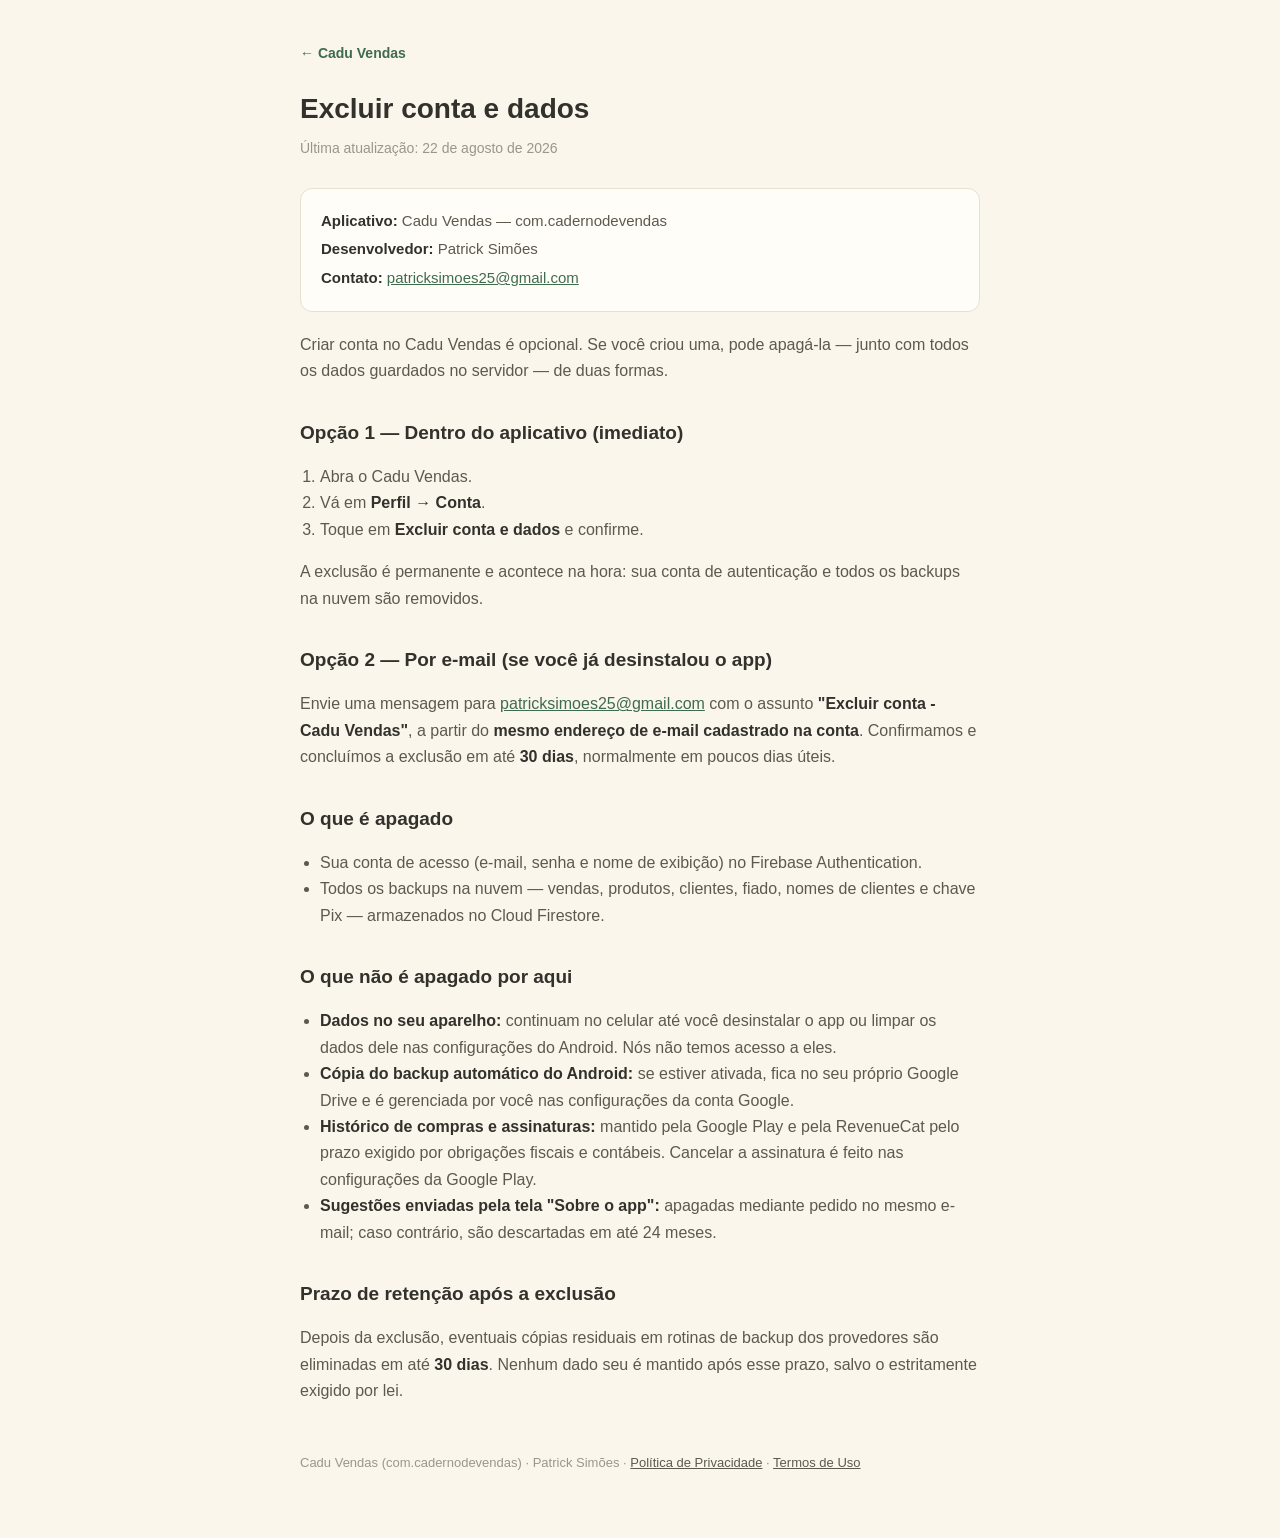
==== delete-account.html @ 7cb98b71 "fix(privacy): politica conforme a User Data policy da Play + pagina de exclusao de conta - privacy.h" ====
<!doctype html>
<html lang="pt-BR">
  <head>
    <meta charset="utf-8" />
    <meta name="viewport" content="width=device-width, initial-scale=1" />
    <title>Excluir conta e dados — Cadu Vendas (com.cadernodevendas)</title>
    <meta
      name="description"
      content="Como excluir sua conta e todos os dados do aplicativo Cadu Vendas (com.cadernodevendas)."
    />
    <style>
      :root {
        --paper: #faf6ec;
        --surface: #fffdf7;
        --ink: #33312b;
        --ink-soft: #5c594f;
        --ink-mute: #9a968a;
        --green: #3f6b4e;
        --border: #e7e1d2;
      }
      * { box-sizing: border-box; }
      body {
        margin: 0;
        font-family: -apple-system, "Segoe UI", Roboto, Helvetica, Arial, sans-serif;
        background: var(--paper);
        color: var(--ink);
        line-height: 1.65;
      }
      .wrap { max-width: 720px; margin: 0 auto; padding: 40px 20px 64px; }
      a.back { color: var(--green); text-decoration: none; font-weight: 600; font-size: 14px; }
      h1 { font-size: 28px; margin: 20px 0 4px; }
      .updated { color: var(--ink-mute); font-size: 14px; margin: 0 0 28px; }
      h2 { font-size: 19px; margin: 32px 0 8px; }
      p, li { color: var(--ink-soft); }
      strong { color: var(--ink); }
      ul, ol { padding-left: 20px; }
      a { color: var(--green); }
      .ident {
        background: var(--surface);
        border: 1px solid var(--border);
        border-radius: 12px;
        padding: 16px 20px;
        margin: 20px 0;
      }
      .ident p { margin: 4px 0; font-size: 15px; }
      footer { margin-top: 48px; color: var(--ink-mute); font-size: 13px; }
      footer a { color: var(--ink-soft); }
    </style>
  </head>
  <body>
    <div class="wrap">
      <a class="back" href="./index.html">← Cadu Vendas</a>
      <h1>Excluir conta e dados</h1>
      <p class="updated">Última atualização: 22 de agosto de 2026</p>

      <div class="ident">
        <p><strong>Aplicativo:</strong> Cadu Vendas — com.cadernodevendas</p>
        <p><strong>Desenvolvedor:</strong> Patrick Simões</p>
        <p>
          <strong>Contato:</strong>
          <a href="mailto:patricksimoes25@gmail.com">patricksimoes25@gmail.com</a>
        </p>
      </div>

      <p>
        Criar conta no Cadu Vendas é opcional. Se você criou uma, pode apagá-la — junto com todos os
        dados guardados no servidor — de duas formas.
      </p>

      <h2>Opção 1 — Dentro do aplicativo (imediato)</h2>
      <ol>
        <li>Abra o Cadu Vendas.</li>
        <li>Vá em <strong>Perfil → Conta</strong>.</li>
        <li>Toque em <strong>Excluir conta e dados</strong> e confirme.</li>
      </ol>
      <p>
        A exclusão é permanente e acontece na hora: sua conta de autenticação e todos os backups na
        nuvem são removidos.
      </p>

      <h2>Opção 2 — Por e-mail (se você já desinstalou o app)</h2>
      <p>
        Envie uma mensagem para
        <a href="mailto:patricksimoes25@gmail.com?subject=Excluir%20conta%20-%20Cadu%20Vendas">patricksimoes25@gmail.com</a>
        com o assunto <strong>"Excluir conta - Cadu Vendas"</strong>, a partir do
        <strong>mesmo endereço de e-mail cadastrado na conta</strong>. Confirmamos e concluímos a
        exclusão em até <strong>30 dias</strong>, normalmente em poucos dias úteis.
      </p>

      <h2>O que é apagado</h2>
      <ul>
        <li>Sua conta de acesso (e-mail, senha e nome de exibição) no Firebase Authentication.</li>
        <li>
          Todos os backups na nuvem — vendas, produtos, clientes, fiado, nomes de clientes e chave
          Pix — armazenados no Cloud Firestore.
        </li>
      </ul>

      <h2>O que não é apagado por aqui</h2>
      <ul>
        <li>
          <strong>Dados no seu aparelho:</strong> continuam no celular até você desinstalar o app ou
          limpar os dados dele nas configurações do Android. Nós não temos acesso a eles.
        </li>
        <li>
          <strong>Cópia do backup automático do Android:</strong> se estiver ativada, fica no seu
          próprio Google Drive e é gerenciada por você nas configurações da conta Google.
        </li>
        <li>
          <strong>Histórico de compras e assinaturas:</strong> mantido pela Google Play e pela
          RevenueCat pelo prazo exigido por obrigações fiscais e contábeis. Cancelar a assinatura é
          feito nas configurações da Google Play.
        </li>
        <li>
          <strong>Sugestões enviadas pela tela "Sobre o app":</strong> apagadas mediante pedido no
          mesmo e-mail; caso contrário, são descartadas em até 24 meses.
        </li>
      </ul>

      <h2>Prazo de retenção após a exclusão</h2>
      <p>
        Depois da exclusão, eventuais cópias residuais em rotinas de backup dos provedores são
        eliminadas em até <strong>30 dias</strong>. Nenhum dado seu é mantido após esse prazo, salvo
        o estritamente exigido por lei.
      </p>

      <footer>
        Cadu Vendas (com.cadernodevendas) · Patrick Simões ·
        <a href="./privacy.html">Política de Privacidade</a> ·
        <a href="./terms.html">Termos de Uso</a>
      </footer>
    </div>
  </body>
</html>
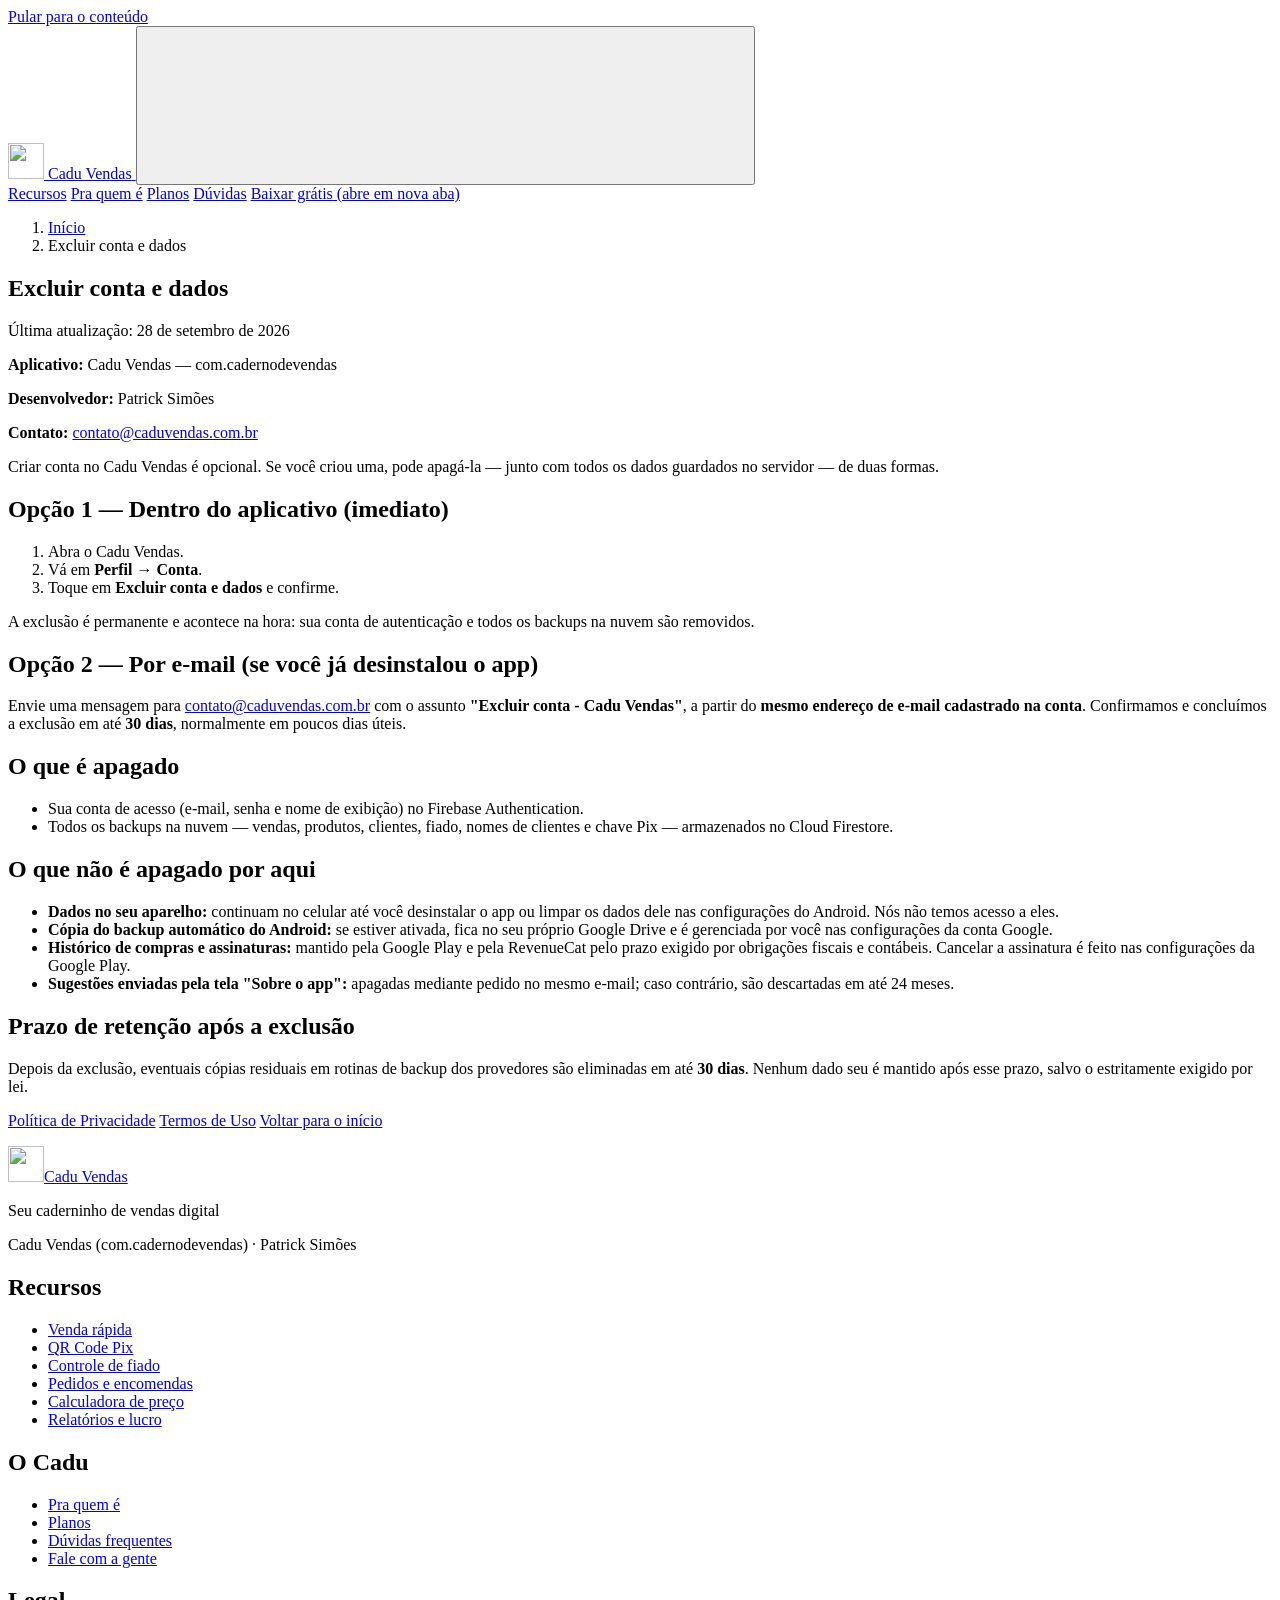
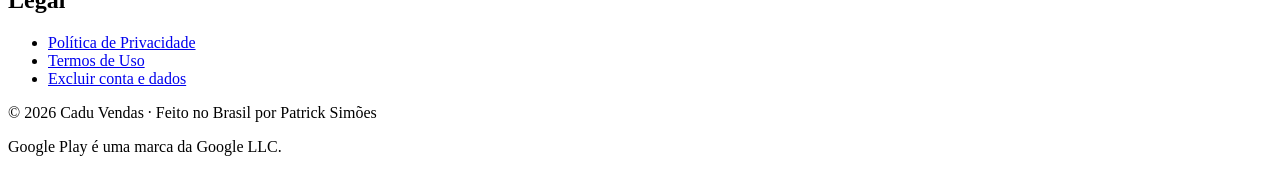
==== commit 3522a69b: "site: páginas legais no layout novo e contato@caduvendas.com.br Texto da política, dos termos e da e" ====
--- a/delete-account.html
+++ b/delete-account.html
@@ -1,134 +1,271 @@
 <!doctype html>
 <html lang="pt-BR">
-  <head>
-    <meta charset="utf-8" />
-    <meta name="viewport" content="width=device-width, initial-scale=1" />
-    <title>Excluir conta e dados — Cadu Vendas (com.cadernodevendas)</title>
-    <meta
-      name="description"
-      content="Como excluir sua conta e todos os dados do aplicativo Cadu Vendas (com.cadernodevendas)."
-    />
-    <style>
-      :root {
-        --paper: #faf6ec;
-        --surface: #fffdf7;
-        --ink: #33312b;
-        --ink-soft: #5c594f;
-        --ink-mute: #9a968a;
-        --green: #3f6b4e;
-        --border: #e7e1d2;
+<head>
+  <meta charset="utf-8">
+  <meta name="viewport" content="width=device-width, initial-scale=1">
+  <title>Excluir conta e dados — Cadu Vendas (com.cadernodevendas)</title>
+  <meta name="description" content="Como excluir sua conta e todos os dados do aplicativo Cadu Vendas (com.cadernodevendas).">
+  <link rel="canonical" href="https://caduvendas.com.br/delete-account.html">
+  <meta name="robots" content="index, follow">
+  <meta name="theme-color" content="#1f4029">
+  <meta name="color-scheme" content="light">
+  <meta name="format-detection" content="telephone=no">
+
+  <link rel="icon" href="favicon.svg" type="image/svg+xml">
+  <link rel="apple-touch-icon" href="apple-touch-icon.png">
+  <link rel="manifest" href="site.webmanifest">
+
+  <meta property="og:type" content="website">
+  <meta property="og:site_name" content="Cadu Vendas">
+  <meta property="og:locale" content="pt_BR">
+  <meta property="og:url" content="https://caduvendas.com.br/delete-account.html">
+  <meta property="og:title" content="Excluir conta e dados — Cadu Vendas">
+  <meta property="og:description" content="Como excluir sua conta e todos os dados do aplicativo Cadu Vendas.">
+  <meta property="og:image" content="https://caduvendas.com.br/assets/img/og/cadu-vendas.png">
+  <meta property="og:image:width" content="1200">
+  <meta property="og:image:height" content="627">
+  <meta name="twitter:card" content="summary_large_image">
+
+  <link rel="preload" href="assets/fonts/fraunces-latin-wght-normal.woff2" as="font" type="font/woff2" crossorigin>
+  <link rel="preload" href="assets/fonts/dm-sans-latin-wght-normal.woff2" as="font" type="font/woff2" crossorigin>
+  <link rel="stylesheet" href="assets/css/site.css?v=2">
+  <script src="assets/js/site.js?v=1" defer></script>
+
+  <script type="application/ld+json">
+  {
+    "@context": "https://schema.org",
+    "@graph": [
+      {
+        "@type": "WebPage",
+        "@id": "https://caduvendas.com.br/delete-account.html#pagina",
+        "url": "https://caduvendas.com.br/delete-account.html",
+        "name": "Excluir conta e dados — Cadu Vendas (com.cadernodevendas)",
+        "inLanguage": "pt-BR",
+        "dateModified": "2026-09-28",
+        "isPartOf": { "@type": "WebSite", "@id": "https://caduvendas.com.br/#site", "name": "Cadu Vendas", "url": "https://caduvendas.com.br/" },
+        "breadcrumb": { "@id": "https://caduvendas.com.br/delete-account.html#trilha" }
+      },
+      {
+        "@type": "BreadcrumbList",
+        "@id": "https://caduvendas.com.br/delete-account.html#trilha",
+        "itemListElement": [
+          { "@type": "ListItem", "position": 1, "name": "Início", "item": "https://caduvendas.com.br/" },
+          { "@type": "ListItem", "position": 2, "name": "Excluir conta e dados", "item": "https://caduvendas.com.br/delete-account.html" }
+        ]
       }
-      * { box-sizing: border-box; }
-      body {
-        margin: 0;
-        font-family: -apple-system, "Segoe UI", Roboto, Helvetica, Arial, sans-serif;
-        background: var(--paper);
-        color: var(--ink);
-        line-height: 1.65;
-      }
-      .wrap { max-width: 720px; margin: 0 auto; padding: 40px 20px 64px; }
-      a.back { color: var(--green); text-decoration: none; font-weight: 600; font-size: 14px; }
-      h1 { font-size: 28px; margin: 20px 0 4px; }
-      .updated { color: var(--ink-mute); font-size: 14px; margin: 0 0 28px; }
-      h2 { font-size: 19px; margin: 32px 0 8px; }
-      p, li { color: var(--ink-soft); }
-      strong { color: var(--ink); }
-      ul, ol { padding-left: 20px; }
-      a { color: var(--green); }
-      .ident {
-        background: var(--surface);
-        border: 1px solid var(--border);
-        border-radius: 12px;
-        padding: 16px 20px;
-        margin: 20px 0;
-      }
-      .ident p { margin: 4px 0; font-size: 15px; }
-      footer { margin-top: 48px; color: var(--ink-mute); font-size: 13px; }
-      footer a { color: var(--ink-soft); }
-    </style>
-  </head>
-  <body>
+    ]
+  }
+  </script>
+</head>
+<body>
+  <!-- ícones do site e dos mockups — o mesmo bloco em todas as páginas -->
+  <svg xmlns="http://www.w3.org/2000/svg" width="0" height="0" style="position:absolute" aria-hidden="true">
+    <symbol id="ic-home" viewBox="0 0 24 24"><path d="M3 10.5 12 3l9 7.5" fill="none" stroke-width="1.9" stroke-linecap="round" stroke-linejoin="round"/><path d="M5.5 9.5V20h13V9.5" fill="none" stroke-width="1.9" stroke-linecap="round" stroke-linejoin="round"/><path d="M10 20v-5.5h4V20" fill="none" stroke-width="1.9" stroke-linecap="round" stroke-linejoin="round"/></symbol>
+    <symbol id="ic-orders" viewBox="0 0 24 24"><path d="M4 7.5 12 3l8 4.5v9L12 21l-8-4.5z" fill="none" stroke-width="1.9" stroke-linejoin="round"/><path d="M4 7.5 12 12l8-4.5M12 12v9" fill="none" stroke-width="1.9" stroke-linejoin="round"/></symbol>
+    <symbol id="ic-catalog" viewBox="0 0 24 24"><path d="M3.5 12.5 11 20a2 2 0 0 0 2.8 0l6.2-6.2a2 2 0 0 0 0-2.8L12.5 3.5H6a2.5 2.5 0 0 0-2.5 2.5z" fill="none" stroke-width="1.9" stroke-linejoin="round"/><circle cx="8.3" cy="8.3" r="1.4" fill="currentColor" stroke="none"/></symbol>
+    <symbol id="ic-reports" viewBox="0 0 24 24"><path d="M4 20h16" stroke-width="1.9" stroke-linecap="round"/><path d="M7 20v-6M12 20V9M17 20V4.5" stroke-width="1.9" stroke-linecap="round"/></symbol>
+    <symbol id="ic-profile" viewBox="0 0 24 24"><circle cx="12" cy="8" r="3.6" fill="none" stroke-width="1.9"/><path d="M5 20c1.2-3.4 3.9-5 7-5s5.8 1.6 7 5" fill="none" stroke-width="1.9" stroke-linecap="round"/></symbol>
+    <symbol id="ic-eye" viewBox="0 0 24 24"><path d="M2.5 12S6 5.8 12 5.8 21.5 12 21.5 12 18 18.2 12 18.2 2.5 12 2.5 12z" fill="none" stroke-width="1.8"/><circle cx="12" cy="12" r="2.8" fill="none" stroke-width="1.8"/></symbol>
+    <symbol id="ic-bag" viewBox="0 0 24 24"><path d="M5.5 8h13l-1 12.5h-11z" fill="none" stroke-width="1.8" stroke-linejoin="round"/><path d="M9 10.5V6.5a3 3 0 0 1 6 0v4" fill="none" stroke-width="1.8" stroke-linecap="round"/></symbol>
+    <symbol id="ic-cash" viewBox="0 0 24 24"><rect x="2.5" y="6" width="19" height="12" rx="2" fill="none" stroke-width="1.8"/><circle cx="12" cy="12" r="2.8" fill="none" stroke-width="1.8"/><path d="M6 12h.01M18 12h.01" stroke-width="2.2" stroke-linecap="round"/></symbol>
+    <symbol id="ic-pix" viewBox="0 0 24 24"><path d="M12 2.8 21.2 12 12 21.2 2.8 12z" fill="none" stroke-width="1.8" stroke-linejoin="round"/><path d="M8.5 12 12 8.5l3.5 3.5L12 15.5z" fill="none" stroke-width="1.6" stroke-linejoin="round"/></symbol>
+    <symbol id="ic-card" viewBox="0 0 24 24"><rect x="2.5" y="5.5" width="19" height="13" rx="2.2" fill="none" stroke-width="1.8"/><path d="M2.5 9.8h19" stroke-width="1.8"/><path d="M6 15h4" stroke-width="1.8" stroke-linecap="round"/></symbol>
+    <symbol id="ic-fiado" viewBox="0 0 24 24"><path d="M12 6.5v-3M8 5l1.2 1.8M16 5l-1.2 1.8" stroke-width="1.7" stroke-linecap="round"/><path d="M4 13.5c2.5-2 4.5-2 6.5-.5h3a1.4 1.4 0 0 1 0 2.8h-3.4" fill="none" stroke-width="1.7" stroke-linecap="round" stroke-linejoin="round"/><path d="M13 17.5h4.2c1.9-1 2.8-2.4 3.3-3.8" fill="none" stroke-width="1.7" stroke-linecap="round"/></symbol>
+    <symbol id="ic-check" viewBox="0 0 24 24"><path d="M4.5 12.5 10 18 19.5 6.5" fill="none" stroke-width="2.2" stroke-linecap="round" stroke-linejoin="round"/></symbol>
+    <symbol id="ic-fwd" viewBox="0 0 24 24"><path d="M9 5.5 15.5 12 9 18.5" fill="none" stroke-width="2" stroke-linecap="round" stroke-linejoin="round"/></symbol>
+    <symbol id="ic-back" viewBox="0 0 24 24"><path d="M15 5.5 8.5 12 15 18.5" fill="none" stroke-width="2" stroke-linecap="round" stroke-linejoin="round"/></symbol>
+    <symbol id="ic-clock" viewBox="0 0 24 24"><circle cx="12" cy="12" r="8.5" fill="none" stroke-width="1.8"/><path d="M12 7.5V12l3 2" fill="none" stroke-width="1.8" stroke-linecap="round"/></symbol>
+    <symbol id="ic-share" viewBox="0 0 24 24"><circle cx="6" cy="12" r="2.6" fill="none" stroke-width="1.8"/><circle cx="17.5" cy="5.5" r="2.6" fill="none" stroke-width="1.8"/><circle cx="17.5" cy="18.5" r="2.6" fill="none" stroke-width="1.8"/><path d="m8.4 10.8 6.8-4M8.4 13.2l6.8 4" stroke-width="1.8"/></symbol>
+    <symbol id="ic-trophy" viewBox="0 0 24 24"><path d="M8 4h8v5a4 4 0 0 1-8 0z" fill="none" stroke-width="1.8" stroke-linejoin="round"/><path d="M8 5.5H4.5v1A3.5 3.5 0 0 0 8 10M16 5.5h3.5v1A3.5 3.5 0 0 1 16 10" fill="none" stroke-width="1.8"/><path d="M12 13v3.5M8.5 20h7M12 16.5c-1.4 0-2 1.2-2.4 3.5h4.8c-.4-2.3-1-3.5-2.4-3.5z" fill="none" stroke-width="1.8" stroke-linejoin="round"/></symbol>
+    <symbol id="ic-whats" viewBox="0 0 24 24"><path d="M12 3.5a8.5 8.5 0 0 0-7.3 12.8L3.5 20.5l4.3-1.1A8.5 8.5 0 1 0 12 3.5z" fill="none" stroke-width="1.8" stroke-linejoin="round"/><path d="M9 8.8c-.4 2.5 3.7 6.6 6.2 6.2l.4-1.7-2-.9-.9.7c-1-.5-1.6-1.1-2-2l.7-.9-.9-2z" fill="currentColor" stroke="none"/></symbol>
+    <symbol id="ic-arrowup" viewBox="0 0 24 24"><path d="M12 19V5.5M6.5 11 12 5.5 17.5 11" fill="none" stroke-width="2.1" stroke-linecap="round" stroke-linejoin="round"/></symbol>
+    <symbol id="ic-cart" viewBox="0 0 24 24"><path d="M3 4h2.2l2.3 11.5h10.6L21 7.5H6" fill="none" stroke-width="1.9" stroke-linecap="round" stroke-linejoin="round"/><circle cx="9.5" cy="19.5" r="1.6" fill="currentColor" stroke="none"/><circle cx="16.5" cy="19.5" r="1.6" fill="currentColor" stroke="none"/></symbol>
+    <symbol id="ic-close" viewBox="0 0 24 24"><path d="M6 6l12 12M18 6 6 18" stroke-width="2.1" stroke-linecap="round"/></symbol>
+    <symbol id="ic-lock" viewBox="0 0 24 24"><rect x="5" y="10.5" width="14" height="10" rx="2.2" fill="none" stroke-width="1.9"/><path d="M8.5 10.5V7.5a3.5 3.5 0 0 1 7 0v3" fill="none" stroke-width="1.9" stroke-linecap="round"/></symbol>
+    <symbol id="sb" viewBox="0 0 42 15"><path d="M1 8.5h2v3H1zM4.5 6.5h2v5h-2zM8 4.5h2v7H8zM11.5 2.5h2v9h-2z" fill="currentColor" stroke="none"/><path d="M20.5 5.2a7.4 7.4 0 0 0-9 0l1.2 1.5a5.5 5.5 0 0 1 6.6 0zM19 7.6a4.4 4.4 0 0 0-6 0l1.2 1.5a2.5 2.5 0 0 1 3.6 0zM16 10.4l1-1.2a1.6 1.6 0 0 0-2 0z" fill="currentColor" stroke="none"/><rect x="24" y="3.5" width="16" height="8" rx="2.4" fill="none" stroke="currentColor" stroke-width="1.4"/><rect x="25.5" y="5" width="10" height="5" rx="1.2" fill="currentColor" stroke="none"/><path d="M41 6v3" stroke="currentColor" stroke-width="1.6" stroke-linecap="round"/></symbol>
+    <symbol id="star4" viewBox="0 0 40 40"><path d="M20 0l4.5 15.5L40 20l-15.5 4.5L20 40l-4.5-15.5L0 20l15.5-4.5z" fill="currentColor" stroke="none"/></symbol>
+    <symbol id="i-play" viewBox="0 0 24 24"><path d="M7 4.2 19.5 12 7 19.8z" fill="currentColor" stroke="none"/></symbol>
+    <symbol id="i-arrow" viewBox="0 0 24 24"><path d="M4.5 12h14.5M13.5 6.5 19 12l-5.5 5.5" fill="none" stroke-width="2" stroke-linecap="round" stroke-linejoin="round"/></symbol>
+    <symbol id="i-menu" viewBox="0 0 24 24"><path d="M4 7h16M4 12h16M4 17h16" stroke-width="2" stroke-linecap="round"/></symbol>
+    <symbol id="i-cake" viewBox="0 0 24 24"><g fill="none" stroke-width="1.9" stroke-linecap="round" stroke-linejoin="round"><path d="M4 20.5h16"/><path d="M5.5 20.5v-7a2 2 0 0 1 2-2h9a2 2 0 0 1 2 2v7"/><path d="M5.5 15.5c1.1.9 2.2.9 3.3 0s2.2-.9 3.2 0 2.2.9 3.2 0 2.2-.9 3.3 0"/><path d="M12 11.5V8"/><path d="M12 5.8c.9-.8 1.1-1.6 0-2.8-1.1 1.2-.9 2 0 2.8z"/></g></symbol>
+    <symbol id="i-scissors" viewBox="0 0 24 24"><g fill="none" stroke-width="1.9" stroke-linecap="round" stroke-linejoin="round"><circle cx="6" cy="6.5" r="2.8"/><circle cx="6" cy="17.5" r="2.8"/><path d="M20 4.5 8.2 15.8M14.3 13.7 20 19.5M8.2 8.2 11.5 11.5"/></g></symbol>
+    <symbol id="i-wrench" viewBox="0 0 24 24"><path d="M14.8 6.2a4.4 4.4 0 0 0-5.9 5.5L3.8 16.8a2 2 0 0 0 2.8 2.8l5.1-5.1a4.4 4.4 0 0 0 5.5-5.9l-2.7 2.7-2.4-.4-.4-2.4z" fill="none" stroke-width="1.9" stroke-linejoin="round"/></symbol>
+    <symbol id="i-offline" viewBox="0 0 24 24"><g fill="none" stroke-width="1.9" stroke-linecap="round" stroke-linejoin="round"><path d="M3 3l18 18"/><path d="M8.8 16.3a4.6 4.6 0 0 1 6.4 0"/><path d="M5.3 12.8a9.5 9.5 0 0 1 4.3-2.4"/><path d="M18.7 12.8a9.5 9.5 0 0 0-1.9-1.4"/><path d="M2 9.2a14.4 14.4 0 0 1 3.8-2.5"/><path d="M22 9.2A14.4 14.4 0 0 0 10.8 5.5"/></g><circle cx="12" cy="19.6" r="1.3" fill="currentColor" stroke="none"/></symbol>
+    <symbol id="i-cloud" viewBox="0 0 24 24"><path d="M17.5 19H7.8a5.3 5.3 0 1 1 1.5-10.4A6.3 6.3 0 0 1 21 11.3 3.9 3.9 0 0 1 17.5 19z" fill="none" stroke-width="1.9" stroke-linejoin="round"/></symbol>
+    <symbol id="i-heart" viewBox="0 0 24 24"><path d="M12 20s-7.8-4.7-7.8-10.3A4.3 4.3 0 0 1 12 7.2a4.3 4.3 0 0 1 7.8 2.5C19.8 15.3 12 20 12 20z" fill="none" stroke-width="1.9" stroke-linejoin="round"/></symbol>
+    <symbol id="i-image" viewBox="0 0 24 24"><g fill="none" stroke-width="1.9" stroke-linecap="round" stroke-linejoin="round"><rect x="3.5" y="4.5" width="17" height="15" rx="2.5"/><circle cx="9" cy="10" r="1.8"/><path d="m20.5 16-4.5-4.5L6 19.5"/></g></symbol>
+    <symbol id="i-receipt" viewBox="0 0 24 24"><g fill="none" stroke-width="1.9" stroke-linecap="round" stroke-linejoin="round"><path d="M6 3.5h12v17l-2.4-1.5-2 1.5-1.6-1.5-1.6 1.5-2-1.5L6 20.5z"/><path d="M9 8h6M9 11.5h6M9 15h3.5"/></g></symbol>
+    <symbol id="i-bell" viewBox="0 0 24 24"><g fill="none" stroke-width="1.9" stroke-linecap="round" stroke-linejoin="round"><path d="M6 16.5V11a6 6 0 0 1 12 0v5.5l1.5 2h-15z"/><path d="M10 21h4"/></g></symbol>
+    <symbol id="i-calendar" viewBox="0 0 24 24"><g fill="none" stroke-width="1.9" stroke-linecap="round" stroke-linejoin="round"><rect x="3.5" y="5" width="17" height="15.5" rx="2.5"/><path d="M3.5 10h17M8 3v4M16 3v4"/></g></symbol>
+    <symbol id="i-repeat" viewBox="0 0 24 24"><g fill="none" stroke-width="1.9" stroke-linecap="round" stroke-linejoin="round"><path d="M17 2.5 20.5 6 17 9.5"/><path d="M3.5 11.5V10a4 4 0 0 1 4-4h13"/><path d="M7 21.5 3.5 18 7 14.5"/><path d="M20.5 12.5V14a4 4 0 0 1-4 4h-13"/></g></symbol>
+    <symbol id="i-users" viewBox="0 0 24 24"><g fill="none" stroke-width="1.9" stroke-linecap="round" stroke-linejoin="round"><circle cx="9" cy="8" r="3.5"/><path d="M2.5 20c.9-3.3 3.4-5 6.5-5s5.6 1.7 6.5 5"/><path d="M16 4.8a3.5 3.5 0 0 1 0 6.4M18.5 15.3c1.4.8 2.4 2.4 3 4.7"/></g></symbol>
+    <symbol id="i-sync" viewBox="0 0 24 24"><g fill="none" stroke-width="1.9" stroke-linecap="round" stroke-linejoin="round"><path d="M20 11a8 8 0 0 0-14.3-4.9L4 8"/><path d="M4 3.5V8h4.5"/><path d="M4 13a8 8 0 0 0 14.3 4.9L20 16"/><path d="M20 20.5V16h-4.5"/></g></symbol>
+    <symbol id="i-calc" viewBox="0 0 24 24"><g fill="none" stroke-width="1.9" stroke-linecap="round" stroke-linejoin="round"><rect x="5" y="2.5" width="14" height="19" rx="2.5"/><path d="M8.5 6.5h7v3h-7z"/></g><path d="M8.7 13.2h.01M12 13.2h.01M15.3 13.2h.01M8.7 16.8h.01M12 16.8h.01M15.3 16.8h.01" fill="none" stroke-width="2.4" stroke-linecap="round"/></symbol>
+    <symbol id="i-qr" viewBox="0 0 24 24"><g fill="none" stroke-width="1.9" stroke-linecap="round" stroke-linejoin="round"><rect x="3.5" y="3.5" width="6" height="6" rx="1"/><rect x="14.5" y="3.5" width="6" height="6" rx="1"/><rect x="3.5" y="14.5" width="6" height="6" rx="1"/><path d="M14.5 14.5h2.5v2.5M20.5 14.5v.01M14.5 20.5h.01M17.5 17.5h3v3h-3z"/></g></symbol>
+    <symbol id="i-percent" viewBox="0 0 24 24"><g fill="none" stroke-width="1.9" stroke-linecap="round" stroke-linejoin="round"><path d="M19 5 5 19"/><circle cx="6.5" cy="6.5" r="2.5"/><circle cx="17.5" cy="17.5" r="2.5"/></g></symbol>
+    <symbol id="i-mail" viewBox="0 0 24 24"><g fill="none" stroke-width="1.9" stroke-linecap="round" stroke-linejoin="round"><rect x="3" y="5" width="18" height="14" rx="2.5"/><path d="m3.5 6.5 8.5 6.5 8.5-6.5"/></g></symbol>
+    <symbol id="i-download" viewBox="0 0 24 24"><g fill="none" stroke-width="1.9" stroke-linecap="round" stroke-linejoin="round"><path d="M12 3.5v11.5M7 10l5 5 5-5"/><path d="M4.5 20h15"/></g></symbol>
+    <symbol id="i-box-edit" viewBox="0 0 24 24"><g fill="none" stroke-width="1.9" stroke-linecap="round" stroke-linejoin="round"><path d="M4 20.5h4L19 9.5a2.8 2.8 0 0 0-4-4L4 16.5z"/><path d="M13.5 7 17 10.5"/></g></symbol>
+    <symbol id="i-tap" viewBox="0 0 24 24"><g fill="none" stroke-width="1.9" stroke-linecap="round" stroke-linejoin="round"><path d="M9 11.5V5a1.8 1.8 0 0 1 3.6 0v5.5"/><path d="M12.6 10V8.8a1.8 1.8 0 0 1 3.6 0v2"/><path d="M16.2 10.8a1.8 1.8 0 0 1 3.3 1V15a6.5 6.5 0 0 1-6.5 6.5h-.6a6.5 6.5 0 0 1-5.2-2.6L4 14.6a1.8 1.8 0 0 1 2.7-2.3L9 14.5"/></g></symbol>
+  </svg>
+
+  <a class="skip-link" href="#conteudo">Pular para o conteúdo</a>
+
+  <header class="site-header">
+    <div class="wrap site-header__in">
+      <a class="brand" href="./" aria-label="Cadu Vendas — página inicial">
+        <img src="favicon.svg" alt="" width="36" height="36">
+        <span>Cadu Vendas</span>
+      </a>
+      <button class="nav-toggle" type="button" aria-expanded="false" aria-controls="menu" aria-label="Abrir menu">
+        <svg class="i i-open" aria-hidden="true"><use href="#i-menu"/></svg>
+        <svg class="i i-close" aria-hidden="true"><use href="#ic-close"/></svg>
+      </button>
+      <nav class="nav" id="menu" aria-label="Principal" data-open="false">
+        <a href="./#recursos">Recursos</a>
+        <a href="./#pra-quem-e">Pra quem é</a>
+        <a href="./#planos">Planos</a>
+        <a href="./#duvidas">Dúvidas</a>
+        <a class="btn" href="https://play.google.com/store/apps/details?id=com.cadernodevendas&amp;referrer=utm_source%3Dcaduvendas.com.br%26utm_medium%3Dsite%26utm_campaign%3Dexcluir-conta" target="_blank" rel="noopener">Baixar grátis<span class="sr-only"> (abre em nova aba)</span></a>
+      </nav>
+    </div>
+  </header>
+
+  <main id="conteudo">
+    <section class="legal-hero bg-green" aria-labelledby="titulo">
+      <div class="wrap prose">
+        <nav aria-label="Trilha de navegação">
+          <ol class="breadcrumb"><li><a href="./">Início</a></li><li><span aria-current="page">Excluir conta e dados</span></li></ol>
+        </nav>
+        <h1 id="titulo" class="h1">Excluir conta e dados</h1>
+        <p class="updated">Última atualização: 28 de setembro de 2026</p>
+      </div>
+    </section>
+
+    <article class="legal">
+      <div class="wrap prose">
+        <div class="ident">
+          <p><strong>Aplicativo:</strong> Cadu Vendas — com.cadernodevendas</p>
+          <p><strong>Desenvolvedor:</strong> Patrick Simões</p>
+          <p>
+            <strong>Contato:</strong>
+            <a href="mailto:contato@caduvendas.com.br">contato@caduvendas.com.br</a>
+          </p>
+        </div>
+
+        <p>
+          Criar conta no Cadu Vendas é opcional. Se você criou uma, pode apagá-la — junto com todos os
+          dados guardados no servidor — de duas formas.
+        </p>
+
+        <h2>Opção 1 — Dentro do aplicativo (imediato)</h2>
+        <ol>
+          <li>Abra o Cadu Vendas.</li>
+          <li>Vá em <strong>Perfil → Conta</strong>.</li>
+          <li>Toque em <strong>Excluir conta e dados</strong> e confirme.</li>
+        </ol>
+        <p>
+          A exclusão é permanente e acontece na hora: sua conta de autenticação e todos os backups na
+          nuvem são removidos.
+        </p>
+
+        <h2>Opção 2 — Por e-mail (se você já desinstalou o app)</h2>
+        <p>
+          Envie uma mensagem para
+          <a href="mailto:contato@caduvendas.com.br?subject=Excluir%20conta%20-%20Cadu%20Vendas">contato@caduvendas.com.br</a>
+          com o assunto <strong>"Excluir conta - Cadu Vendas"</strong>, a partir do
+          <strong>mesmo endereço de e-mail cadastrado na conta</strong>. Confirmamos e concluímos a
+          exclusão em até <strong>30 dias</strong>, normalmente em poucos dias úteis.
+        </p>
+
+        <h2>O que é apagado</h2>
+        <ul>
+          <li>Sua conta de acesso (e-mail, senha e nome de exibição) no Firebase Authentication.</li>
+          <li>
+            Todos os backups na nuvem — vendas, produtos, clientes, fiado, nomes de clientes e chave
+            Pix — armazenados no Cloud Firestore.
+          </li>
+        </ul>
+
+        <h2>O que não é apagado por aqui</h2>
+        <ul>
+          <li>
+            <strong>Dados no seu aparelho:</strong> continuam no celular até você desinstalar o app ou
+            limpar os dados dele nas configurações do Android. Nós não temos acesso a eles.
+          </li>
+          <li>
+            <strong>Cópia do backup automático do Android:</strong> se estiver ativada, fica no seu
+            próprio Google Drive e é gerenciada por você nas configurações da conta Google.
+          </li>
+          <li>
+            <strong>Histórico de compras e assinaturas:</strong> mantido pela Google Play e pela
+            RevenueCat pelo prazo exigido por obrigações fiscais e contábeis. Cancelar a assinatura é
+            feito nas configurações da Google Play.
+          </li>
+          <li>
+            <strong>Sugestões enviadas pela tela "Sobre o app":</strong> apagadas mediante pedido no
+            mesmo e-mail; caso contrário, são descartadas em até 24 meses.
+          </li>
+        </ul>
+
+        <h2>Prazo de retenção após a exclusão</h2>
+        <p>
+          Depois da exclusão, eventuais cópias residuais em rotinas de backup dos provedores são
+          eliminadas em até <strong>30 dias</strong>. Nenhum dado seu é mantido após esse prazo, salvo
+          o estritamente exigido por lei.
+        </p>
+
+        <p class="legal-links">
+          <a href="privacy.html">Política de Privacidade</a>
+          <a href="terms.html">Termos de Uso</a>
+          <a href="./">Voltar para o início</a>
+        </p>
+      </div>
+    </article>
+  </main>
+
+  <footer class="site-footer">
     <div class="wrap">
-      <a class="back" href="./index.html">← Cadu Vendas</a>
-      <h1>Excluir conta e dados</h1>
-      <p class="updated">Última atualização: 22 de agosto de 2026</p>
-
-      <div class="ident">
-        <p><strong>Aplicativo:</strong> Cadu Vendas — com.cadernodevendas</p>
-        <p><strong>Desenvolvedor:</strong> Patrick Simões</p>
-        <p>
-          <strong>Contato:</strong>
-          <a href="mailto:patricksimoes25@gmail.com">patricksimoes25@gmail.com</a>
-        </p>
-      </div>
-
-      <p>
-        Criar conta no Cadu Vendas é opcional. Se você criou uma, pode apagá-la — junto com todos os
-        dados guardados no servidor — de duas formas.
-      </p>
-
-      <h2>Opção 1 — Dentro do aplicativo (imediato)</h2>
-      <ol>
-        <li>Abra o Cadu Vendas.</li>
-        <li>Vá em <strong>Perfil → Conta</strong>.</li>
-        <li>Toque em <strong>Excluir conta e dados</strong> e confirme.</li>
-      </ol>
-      <p>
-        A exclusão é permanente e acontece na hora: sua conta de autenticação e todos os backups na
-        nuvem são removidos.
-      </p>
-
-      <h2>Opção 2 — Por e-mail (se você já desinstalou o app)</h2>
-      <p>
-        Envie uma mensagem para
-        <a href="mailto:patricksimoes25@gmail.com?subject=Excluir%20conta%20-%20Cadu%20Vendas">patricksimoes25@gmail.com</a>
-        com o assunto <strong>"Excluir conta - Cadu Vendas"</strong>, a partir do
-        <strong>mesmo endereço de e-mail cadastrado na conta</strong>. Confirmamos e concluímos a
-        exclusão em até <strong>30 dias</strong>, normalmente em poucos dias úteis.
-      </p>
-
-      <h2>O que é apagado</h2>
-      <ul>
-        <li>Sua conta de acesso (e-mail, senha e nome de exibição) no Firebase Authentication.</li>
-        <li>
-          Todos os backups na nuvem — vendas, produtos, clientes, fiado, nomes de clientes e chave
-          Pix — armazenados no Cloud Firestore.
-        </li>
-      </ul>
-
-      <h2>O que não é apagado por aqui</h2>
-      <ul>
-        <li>
-          <strong>Dados no seu aparelho:</strong> continuam no celular até você desinstalar o app ou
-          limpar os dados dele nas configurações do Android. Nós não temos acesso a eles.
-        </li>
-        <li>
-          <strong>Cópia do backup automático do Android:</strong> se estiver ativada, fica no seu
-          próprio Google Drive e é gerenciada por você nas configurações da conta Google.
-        </li>
-        <li>
-          <strong>Histórico de compras e assinaturas:</strong> mantido pela Google Play e pela
-          RevenueCat pelo prazo exigido por obrigações fiscais e contábeis. Cancelar a assinatura é
-          feito nas configurações da Google Play.
-        </li>
-        <li>
-          <strong>Sugestões enviadas pela tela "Sobre o app":</strong> apagadas mediante pedido no
-          mesmo e-mail; caso contrário, são descartadas em até 24 meses.
-        </li>
-      </ul>
-
-      <h2>Prazo de retenção após a exclusão</h2>
-      <p>
-        Depois da exclusão, eventuais cópias residuais em rotinas de backup dos provedores são
-        eliminadas em até <strong>30 dias</strong>. Nenhum dado seu é mantido após esse prazo, salvo
-        o estritamente exigido por lei.
-      </p>
-
-      <footer>
-        Cadu Vendas (com.cadernodevendas) · Patrick Simões ·
-        <a href="./privacy.html">Política de Privacidade</a> ·
-        <a href="./terms.html">Termos de Uso</a>
-      </footer>
+      <div class="site-footer__grid">
+        <div class="site-footer__brand">
+          <a class="brand" href="./"><img src="favicon.svg" alt="" width="36" height="36"><span>Cadu Vendas</span></a>
+          <p class="site-footer__tag">Seu caderninho de vendas digital</p>
+          <p class="site-footer__about">Cadu Vendas (com.cadernodevendas) · Patrick Simões</p>
+        </div>
+        <nav aria-labelledby="f-recursos">
+          <h2 id="f-recursos">Recursos</h2>
+          <ul>
+            <li><a href="./#venda-rapida">Venda rápida</a></li>
+            <li><a href="pix/">QR Code Pix</a></li>
+            <li><a href="fiado/">Controle de fiado</a></li>
+            <li><a href="pedidos/">Pedidos e encomendas</a></li>
+            <li><a href="precificacao/">Calculadora de preço</a></li>
+            <li><a href="relatorios/">Relatórios e lucro</a></li>
+          </ul>
+        </nav>
+        <nav aria-labelledby="f-cadu">
+          <h2 id="f-cadu">O Cadu</h2>
+          <ul>
+            <li><a href="./#pra-quem-e">Pra quem é</a></li>
+            <li><a href="./#planos">Planos</a></li>
+            <li><a href="./#duvidas">Dúvidas frequentes</a></li>
+            <li><a href="mailto:contato@caduvendas.com.br">Fale com a gente</a></li>
+          </ul>
+        </nav>
+        <nav aria-labelledby="f-legal">
+          <h2 id="f-legal">Legal</h2>
+          <ul>
+            <li><a href="privacy.html">Política de Privacidade</a></li>
+            <li><a href="terms.html">Termos de Uso</a></li>
+            <li><a href="delete-account.html" aria-current="page">Excluir conta e dados</a></li>
+          </ul>
+        </nav>
+      </div>
+      <div class="site-footer__bottom">
+        <p>© 2026 Cadu Vendas · Feito no Brasil por Patrick Simões</p>
+        <p>Google Play é uma marca da Google LLC.</p>
+      </div>
     </div>
-  </body>
+  </footer>
+</body>
 </html>
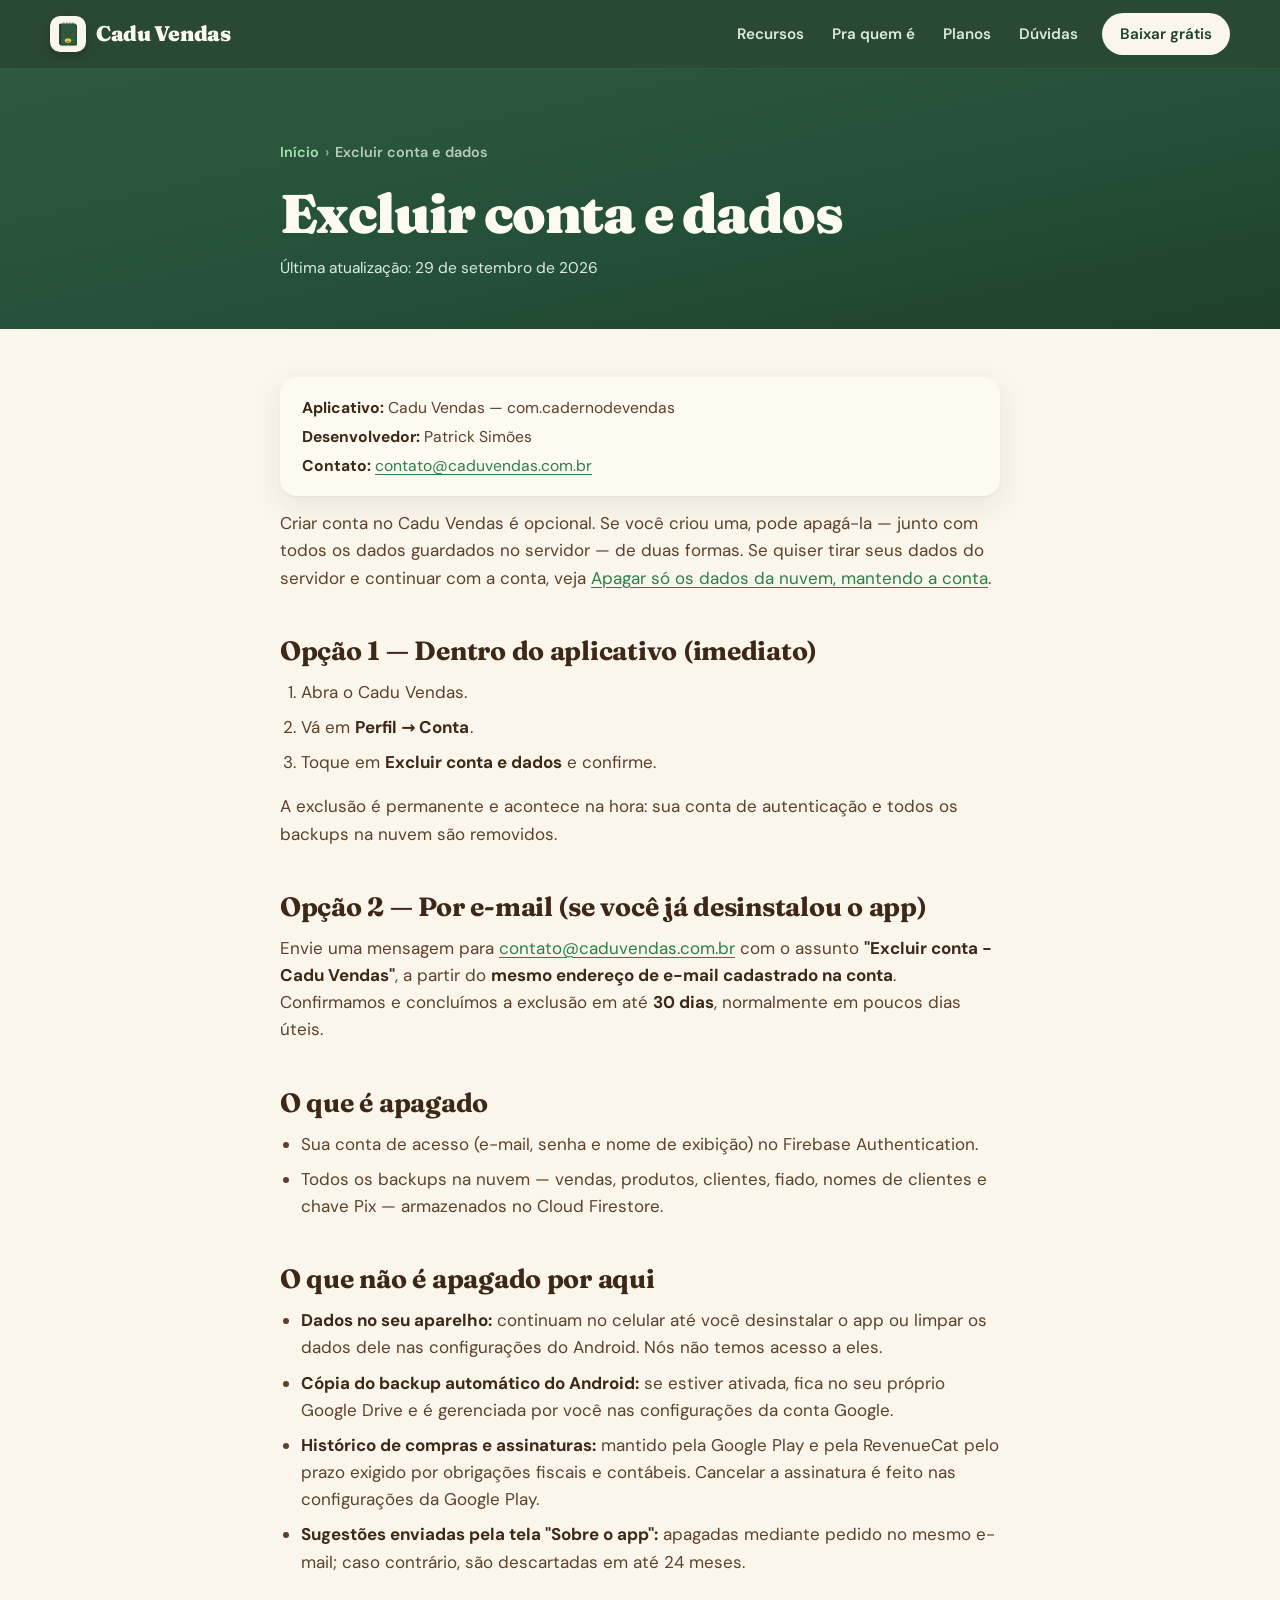
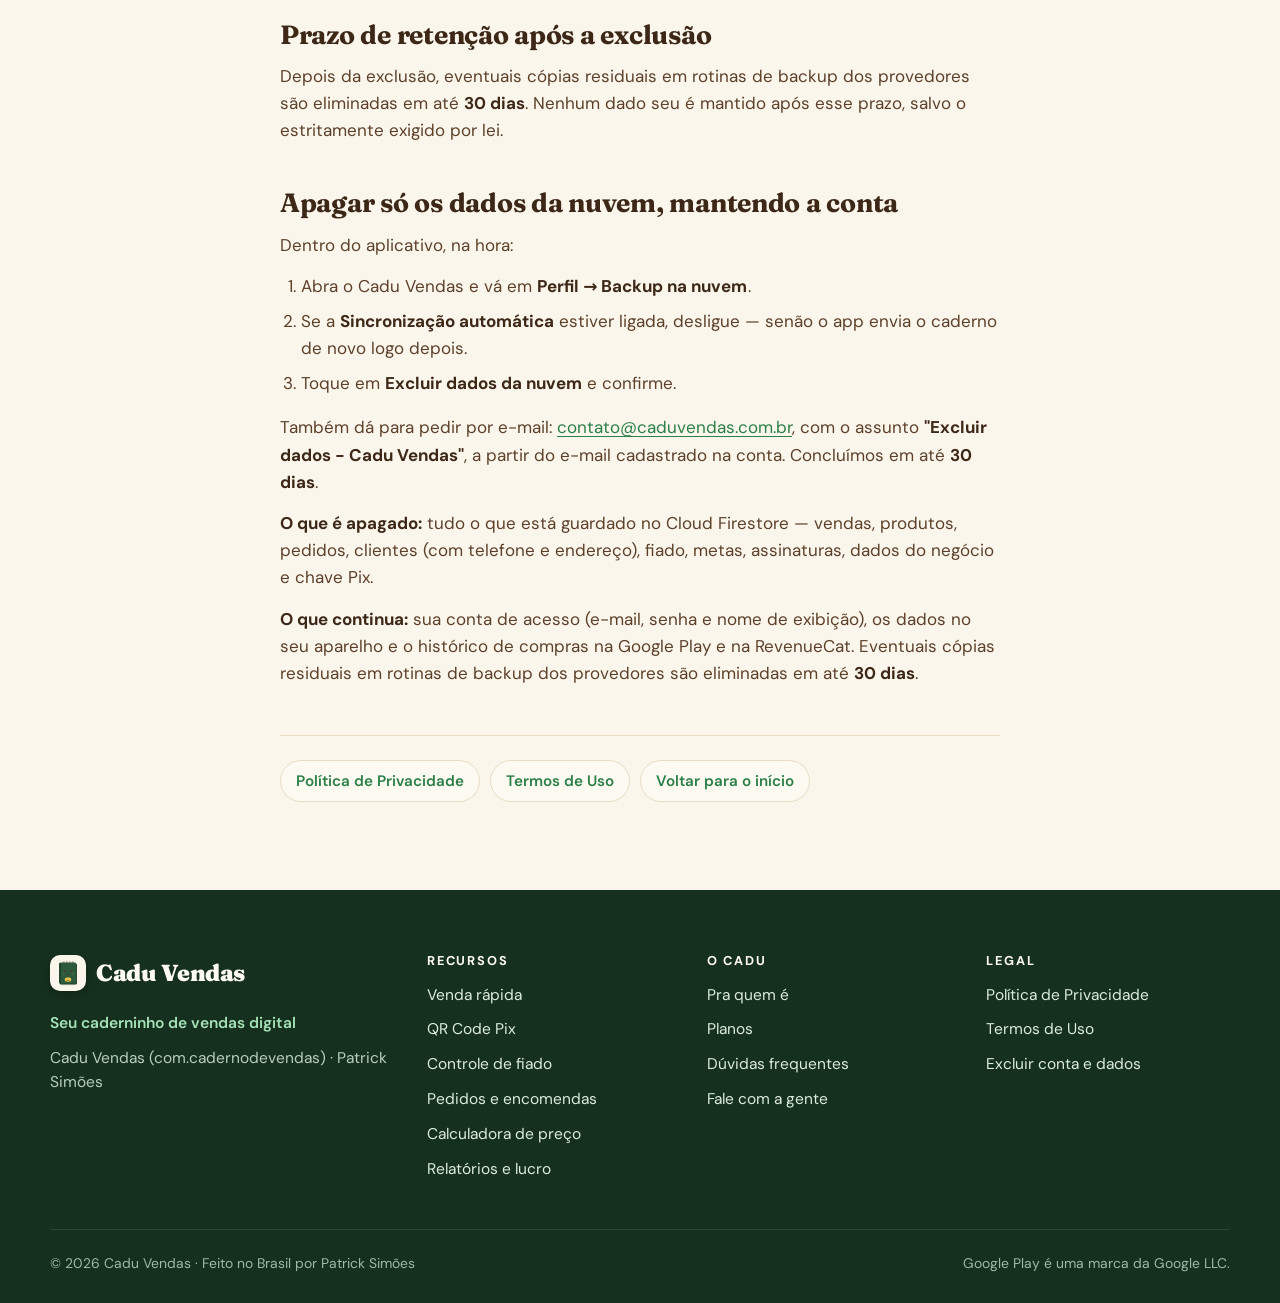
==== commit 08dca500: "privacidade: exclusão só dos dados da nuvem, mantendo a conta A Play pede um link próprio pra quem q" ====
--- a/delete-account.html
+++ b/delete-account.html
@@ -41,7 +41,7 @@
         "url": "https://caduvendas.com.br/delete-account.html",
         "name": "Excluir conta e dados — Cadu Vendas (com.cadernodevendas)",
         "inLanguage": "pt-BR",
-        "dateModified": "2026-09-28",
+        "dateModified": "2026-09-29",
         "isPartOf": { "@type": "WebSite", "@id": "https://caduvendas.com.br/#site", "name": "Cadu Vendas", "url": "https://caduvendas.com.br/" },
         "breadcrumb": { "@id": "https://caduvendas.com.br/delete-account.html#trilha" }
       },
@@ -138,7 +138,7 @@
           <ol class="breadcrumb"><li><a href="./">Início</a></li><li><span aria-current="page">Excluir conta e dados</span></li></ol>
         </nav>
         <h1 id="titulo" class="h1">Excluir conta e dados</h1>
-        <p class="updated">Última atualização: 28 de setembro de 2026</p>
+        <p class="updated">Última atualização: 29 de setembro de 2026</p>
       </div>
     </section>
 
@@ -155,7 +155,9 @@
 
         <p>
           Criar conta no Cadu Vendas é opcional. Se você criou uma, pode apagá-la — junto com todos os
-          dados guardados no servidor — de duas formas.
+          dados guardados no servidor — de duas formas. Se quiser tirar seus dados do servidor e
+          continuar com a conta, veja
+          <a href="#so-os-dados">Apagar só os dados da nuvem, mantendo a conta</a>.
         </p>
 
         <h2>Opção 1 — Dentro do aplicativo (imediato)</h2>
@@ -213,6 +215,34 @@
           Depois da exclusão, eventuais cópias residuais em rotinas de backup dos provedores são
           eliminadas em até <strong>30 dias</strong>. Nenhum dado seu é mantido após esse prazo, salvo
           o estritamente exigido por lei.
+        </p>
+
+        <h2 id="so-os-dados">Apagar só os dados da nuvem, mantendo a conta</h2>
+        <p>Dentro do aplicativo, na hora:</p>
+        <ol>
+          <li>Abra o Cadu Vendas e vá em <strong>Perfil → Backup na nuvem</strong>.</li>
+          <li>
+            Se a <strong>Sincronização automática</strong> estiver ligada, desligue — senão o app
+            envia o caderno de novo logo depois.
+          </li>
+          <li>Toque em <strong>Excluir dados da nuvem</strong> e confirme.</li>
+        </ol>
+        <p>
+          Também dá para pedir por e-mail:
+          <a href="mailto:contato@caduvendas.com.br?subject=Excluir%20dados%20-%20Cadu%20Vendas">contato@caduvendas.com.br</a>,
+          com o assunto <strong>"Excluir dados - Cadu Vendas"</strong>, a partir do e-mail cadastrado
+          na conta. Concluímos em até <strong>30 dias</strong>.
+        </p>
+        <p>
+          <strong>O que é apagado:</strong> tudo o que está guardado no Cloud Firestore — vendas,
+          produtos, pedidos, clientes (com telefone e endereço), fiado, metas, assinaturas, dados do
+          negócio e chave Pix.
+        </p>
+        <p>
+          <strong>O que continua:</strong> sua conta de acesso (e-mail, senha e nome de exibição), os
+          dados no seu aparelho e o histórico de compras na Google Play e na RevenueCat. Eventuais
+          cópias residuais em rotinas de backup dos provedores são eliminadas em até
+          <strong>30 dias</strong>.
         </p>
 
         <p class="legal-links">
--- a/assets/css/site.css
+++ b/assets/css/site.css
@@ -0,0 +1,3071 @@
+/* =============================================================================
+   Cadu Vendas — site da marca (caduvendas.com.br)
+   Identidade: a mesma dos prints da Play (assets/store-assets/playstore-frames.html)
+   — papel manteiga, verde-musgo, ocre e dourado; Fraunces nos títulos, DM Sans
+   no texto. Os celulares são mockups em HTML/CSS no tema escuro do app.
+   ========================================================================== */
+
+/* ── Fontes ─────────────────────────────────────────────────────────────────
+   Hospedadas aqui (mesmos arquivos que o Google Fonts servia, recorte latino,
+   variáveis no peso). Sem ir a outro domínio, o texto aparece bem mais cedo no
+   celular. Licença: SIL OFL 1.1 — assets/fonts/OFL-*.txt. As páginas fazem
+   preload dos dois arquivos no <head>. */
+@font-face {
+  font-family: "Fraunces";
+  font-style: normal;
+  font-weight: 100 900;
+  font-display: swap;
+  src: url("../fonts/fraunces-latin-wght-normal.woff2") format("woff2");
+  unicode-range: U+0000-00FF, U+0131, U+0152-0153, U+02BB-02BC, U+02C6, U+02DA, U+02DC, U+0304,
+    U+0308, U+0329, U+2000-206F, U+20AC, U+2122, U+2191, U+2193, U+2212, U+2215, U+FEFF, U+FFFD;
+}
+
+@font-face {
+  font-family: "DM Sans";
+  font-style: normal;
+  font-weight: 100 1000;
+  font-display: swap;
+  src: url("../fonts/dm-sans-latin-wght-normal.woff2") format("woff2");
+  unicode-range: U+0000-00FF, U+0131, U+0152-0153, U+02BB-02BC, U+02C6, U+02DA, U+02DC, U+0304,
+    U+0308, U+0329, U+2000-206F, U+20AC, U+2122, U+2191, U+2193, U+2212, U+2215, U+FEFF, U+FFFD;
+}
+
+/* ── Tokens ─────────────────────────────────────────────────────────────── */
+:root {
+  /* papel */
+  --paper-50: #fdfaf2;
+  --paper-100: #faf6ec;
+  --paper-200: #f0e9d8;
+  --paper-300: #e8ddc3;
+  --paper-400: #d8cbaa;
+  /* tinta */
+  --ink-900: #3d2817;
+  --ink-700: #5c402a;
+  --ink-500: #7a5c42; /* um tom abaixo do #8A6B4F do app, pra passar no contraste AA */
+  /* verde da marca */
+  --brand-950: #16301f;
+  --brand-900: #1f4029;
+  --brand-800: #24503a;
+  --brand-700: #2d5a3d;
+  --brand-500: #3f6b4e;
+  --brand-100: #deebe2;
+  --brand-active: #2b7f47;
+  --mint: #a6e3b7;
+  --mint-soft: #dcebdf;
+  /* ocre e dourado */
+  --ocre-700: #c77423;
+  --ocre-500: #d4823a;
+  --ocre-100: #fbefd9;
+  --ocre-text: #9a5512; /* ocre legível em texto pequeno */
+  --gold: #e8c547;
+  /* tema escuro do app (mockups e seções escuras) */
+  --d-bg: #0c0d0e;
+  --d-raised: #17191b;
+  --d-sunken: #101214;
+  --d-border: #26292d;
+  --d-border-strong: #3a3e44;
+  --d-text: #f2f3f1;
+  --d-text2: #b9beba;
+  --d-muted: #929893; /* o #878D88 do app, um pouco mais claro: passa no AA sobre os cards tingidos */
+  --d-primary: #2ea35d;
+  --d-on-brand: #0b2415;
+  --d-money: #4fc57e;
+  --d-accent: #fb923c;
+  --d-warning: #fbbf24;
+  --d-danger: #e5484d;
+  --d-danger-text: #eb5b5f; /* vermelho como texto (contraste AA) */
+  --d-danger-strong: #d4383d; /* vermelho atrás de texto branco (contraste AA) */
+
+  --font-display: "Fraunces", Georgia, "Times New Roman", serif;
+  --font-body: "DM Sans", system-ui, -apple-system, "Segoe UI", Roboto, "Helvetica Neue", Arial, sans-serif;
+
+  --wrap: 1180px;
+  --gutter: 20px;
+  --header-h: 68px;
+  --pad-y: clamp(64px, 8vw, 112px);
+  --radius: 20px;
+  --radius-l: 28px;
+  --shadow-card: 0 1px 2px rgba(61, 40, 23, 0.06), 0 10px 30px rgba(61, 40, 23, 0.08);
+  --shadow-float: 0 18px 50px rgba(20, 30, 22, 0.28);
+
+  color-scheme: light;
+}
+
+/* ── Base ───────────────────────────────────────────────────────────────── */
+*,
+*::before,
+*::after {
+  box-sizing: border-box;
+}
+
+html {
+  -webkit-text-size-adjust: 100%;
+  text-size-adjust: 100%;
+  scroll-behavior: smooth;
+  scroll-padding-top: calc(var(--header-h) + 12px);
+}
+
+body {
+  margin: 0;
+  background: var(--paper-100);
+  color: var(--ink-900);
+  font-family: var(--font-body);
+  font-size: 1.0625rem;
+  line-height: 1.6;
+  -webkit-font-smoothing: antialiased;
+  -moz-osx-font-smoothing: grayscale;
+  text-rendering: optimizeLegibility;
+  overflow-x: hidden;
+}
+
+img,
+svg {
+  display: block;
+  max-width: 100%;
+}
+
+img {
+  height: auto;
+}
+
+a {
+  color: var(--brand-active);
+  text-decoration-thickness: 1px;
+  text-underline-offset: 3px;
+}
+
+a:hover {
+  color: var(--brand-700);
+}
+
+h1,
+h2,
+h3,
+h4 {
+  margin: 0;
+  font-family: var(--font-display);
+  font-weight: 700;
+  line-height: 1.1;
+  text-wrap: balance;
+}
+
+p {
+  margin: 0;
+}
+
+p + p {
+  margin-top: 1em;
+}
+
+b,
+strong {
+  font-weight: 700;
+}
+
+:focus-visible {
+  outline: 3px solid var(--gold);
+  outline-offset: 3px;
+  border-radius: 6px;
+}
+
+::selection {
+  background: var(--gold);
+  color: var(--ink-900);
+}
+
+.i {
+  flex: none;
+  fill: none;
+  stroke: currentColor;
+}
+
+.sr-only {
+  position: absolute !important;
+  width: 1px;
+  height: 1px;
+  padding: 0;
+  margin: -1px;
+  overflow: hidden;
+  clip: rect(0, 0, 0, 0);
+  white-space: nowrap;
+  border: 0;
+}
+
+.skip-link {
+  position: absolute;
+  left: 12px;
+  top: -60px;
+  z-index: 100;
+  padding: 10px 16px;
+  border-radius: 999px;
+  background: var(--gold);
+  color: var(--ink-900);
+  font-weight: 700;
+  text-decoration: none;
+  transition: top 0.15s;
+}
+
+.skip-link:focus {
+  top: 12px;
+}
+
+.wrap {
+  width: 100%;
+  max-width: calc(var(--wrap) + var(--gutter) * 2);
+  margin-inline: auto;
+  padding-inline: var(--gutter);
+}
+
+@media (max-width: 379px) {
+  :root {
+    --gutter: 16px;
+  }
+}
+
+/* ── Tipografia de seção ────────────────────────────────────────────────── */
+.eyebrow {
+  display: inline-flex;
+  align-items: center;
+  gap: 10px;
+  margin: 0 0 20px;
+  padding: 7px 16px;
+  border-radius: 999px;
+  font-family: var(--font-body);
+  font-size: 0.8125rem;
+  font-weight: 700;
+  letter-spacing: 0.14em;
+  line-height: 1.3;
+  text-transform: uppercase;
+  background: var(--brand-100);
+  color: var(--brand-900);
+}
+
+.eyebrow img {
+  width: 24px;
+  height: 24px;
+  border-radius: 7px;
+}
+
+.h1 {
+  font-size: clamp(2.45rem, 1.55rem + 3.9vw, 4.6rem);
+  font-weight: 900;
+  line-height: 1.03;
+  letter-spacing: -0.028em;
+}
+
+.h2 {
+  font-size: clamp(2.05rem, 1.4rem + 2.7vw, 3.5rem);
+  font-weight: 900;
+  line-height: 1.05;
+  letter-spacing: -0.025em;
+}
+
+.h3 {
+  font-size: 1.3rem;
+  font-weight: 700;
+  letter-spacing: -0.01em;
+  line-height: 1.2;
+}
+
+.lead {
+  margin-top: 20px;
+  font-size: clamp(1.1rem, 1rem + 0.45vw, 1.35rem);
+  font-weight: 500;
+  line-height: 1.45;
+  color: var(--ink-700);
+  max-width: 34em;
+}
+
+.hl {
+  color: var(--brand-700);
+}
+
+.muted {
+  color: var(--ink-700);
+}
+
+.center {
+  text-align: center;
+}
+
+.center .lead {
+  margin-inline: auto;
+}
+
+.sec-head {
+  max-width: 780px;
+  margin: 0 auto 48px;
+  text-align: center;
+}
+
+.sec-head .lead {
+  margin-inline: auto;
+}
+
+/* ── Seções e fundos (os mesmos dos prints da Play) ─────────────────────── */
+.sec {
+  position: relative;
+  padding-block: var(--pad-y);
+  overflow: hidden;
+}
+
+.sec > .wrap {
+  position: relative;
+  z-index: 2;
+}
+
+/* Seções fora da tela só são desenhadas quando chegam perto: o navegador pula
+   estilo, layout e pintura delas no carregamento — alivia bastante o celular
+   (a home tem 8 mockups). O texto continua no HTML pra busca e leitor de tela. */
+@supports (content-visibility: auto) {
+  .sec {
+    content-visibility: auto;
+    contain-intrinsic-size: auto 820px;
+  }
+}
+
+@media (max-width: 859px) {
+  .sec {
+    contain-intrinsic-size: auto 1150px;
+  }
+}
+
+.bg-paper {
+  background: var(--paper-100);
+}
+
+.bg-paper-2 {
+  background: var(--paper-200);
+}
+
+.bg-green {
+  background: linear-gradient(168deg, #2d5a3d 0%, #24503a 55%, #1f4029 100%);
+  color: var(--paper-50);
+}
+
+.bg-ocre {
+  background: linear-gradient(170deg, #fbefd9 0%, #f4d4a0 100%);
+}
+
+.bg-dark {
+  background: linear-gradient(170deg, #101213 0%, #0c0d0e 60%, #060607 100%);
+  color: var(--d-text);
+}
+
+.bg-green .lead {
+  color: var(--mint-soft);
+}
+
+.bg-green .eyebrow {
+  background: rgba(255, 255, 255, 0.12);
+  color: var(--mint);
+  border: 1px solid rgba(255, 255, 255, 0.18);
+}
+
+.bg-green .hl {
+  color: var(--gold);
+}
+
+.bg-green a:not(.btn):not(.btn-play) {
+  color: var(--mint);
+}
+
+.bg-ocre .eyebrow {
+  background: rgba(255, 255, 255, 0.75);
+  color: var(--ocre-text);
+}
+
+.bg-ocre .hl {
+  color: var(--brand-700);
+}
+
+.bg-dark .lead {
+  color: var(--d-text2);
+}
+
+.bg-dark .eyebrow {
+  background: #10331e;
+  color: var(--d-money);
+  border: 1px solid #1d4a2e;
+}
+
+.bg-dark .hl {
+  color: var(--d-money);
+}
+
+.bg-dark a:not(.btn):not(.btn-play) {
+  color: var(--d-money);
+}
+
+/* bolhas e brilhos decorativos */
+.blob {
+  position: absolute;
+  z-index: 1;
+  border-radius: 50%;
+  pointer-events: none;
+}
+
+.spark {
+  position: absolute;
+  z-index: 3;
+  pointer-events: none;
+}
+
+/* ── Botões ─────────────────────────────────────────────────────────────── */
+.btn {
+  display: inline-flex;
+  align-items: center;
+  justify-content: center;
+  gap: 10px;
+  min-height: 48px;
+  padding: 12px 24px;
+  border: 0;
+  border-radius: 999px;
+  font-family: var(--font-body);
+  font-size: 1rem;
+  font-weight: 700;
+  line-height: 1.2;
+  text-decoration: none;
+  cursor: pointer;
+  transition: transform 0.15s ease, background-color 0.15s ease, box-shadow 0.15s ease, color 0.15s ease;
+}
+
+.btn:hover {
+  transform: translateY(-1px);
+}
+
+.btn:active {
+  transform: translateY(0);
+}
+
+.btn--primary {
+  background: var(--brand-700);
+  color: var(--paper-50);
+  box-shadow: 0 8px 20px rgba(45, 90, 61, 0.25);
+}
+
+.btn--primary:hover {
+  background: var(--brand-900);
+  color: var(--paper-50);
+}
+
+.btn--ghost {
+  background: transparent;
+  color: var(--brand-700);
+  box-shadow: inset 0 0 0 1.5px var(--brand-700);
+}
+
+.btn--ghost:hover {
+  background: rgba(45, 90, 61, 0.08);
+  color: var(--brand-900);
+}
+
+.bg-green .btn--ghost {
+  color: var(--paper-50);
+  box-shadow: inset 0 0 0 1.5px rgba(255, 255, 255, 0.4);
+}
+
+.bg-green .btn--ghost:hover {
+  background: rgba(255, 255, 255, 0.1);
+}
+
+.bg-dark .btn--ghost {
+  color: var(--d-text);
+  box-shadow: inset 0 0 0 1.5px var(--d-border-strong);
+}
+
+.bg-dark .btn--ghost:hover {
+  background: rgba(255, 255, 255, 0.06);
+}
+
+/* botão da Google Play: 2 linhas, como um selo de loja */
+.btn-play {
+  display: inline-flex;
+  align-items: center;
+  gap: 12px;
+  min-height: 60px;
+  padding: 10px 26px 10px 12px;
+  border-radius: 999px;
+  background: var(--brand-700);
+  color: var(--paper-50);
+  text-decoration: none;
+  box-shadow: 0 10px 24px rgba(31, 64, 41, 0.28);
+  transition: transform 0.15s ease, box-shadow 0.15s ease, background-color 0.15s ease;
+}
+
+.btn-play:hover {
+  transform: translateY(-2px);
+  background: var(--brand-900);
+  color: var(--paper-50);
+  box-shadow: 0 14px 30px rgba(31, 64, 41, 0.34);
+}
+
+.btn-play__ic {
+  display: grid;
+  place-items: center;
+  width: 40px;
+  height: 40px;
+  border-radius: 50%;
+  background: var(--gold);
+  color: var(--ink-900);
+}
+
+.btn-play__ic .i {
+  width: 18px;
+  height: 18px;
+  margin-left: 2px;
+}
+
+.btn-play__txt {
+  display: flex;
+  flex-direction: column;
+  line-height: 1.1;
+  text-align: left;
+}
+
+.btn-play__txt small {
+  font-size: 0.78rem;
+  font-weight: 600;
+  letter-spacing: 0.02em;
+  opacity: 0.85;
+}
+
+.btn-play__txt b {
+  font-size: 1.2rem;
+  font-weight: 700;
+  letter-spacing: -0.01em;
+}
+
+.bg-green .btn-play,
+.bg-dark .btn-play,
+.site-footer .btn-play {
+  background: var(--paper-100);
+  color: var(--brand-900);
+  box-shadow: 0 12px 28px rgba(0, 0, 0, 0.28);
+}
+
+.bg-green .btn-play:hover,
+.bg-dark .btn-play:hover,
+.site-footer .btn-play:hover {
+  background: #fff;
+  color: var(--brand-900);
+}
+
+.cta-row {
+  display: flex;
+  flex-wrap: wrap;
+  align-items: center;
+  gap: 14px 18px;
+  margin-top: 32px;
+}
+
+.link-arrow {
+  display: inline-flex;
+  align-items: center;
+  gap: 8px;
+  margin-top: 28px;
+  font-weight: 700;
+  text-decoration: none;
+}
+
+.link-arrow .i {
+  width: 18px;
+  height: 18px;
+  transition: transform 0.15s ease;
+}
+
+.link-arrow:hover .i {
+  transform: translateX(3px);
+}
+
+/* ── Cabeçalho ──────────────────────────────────────────────────────────── */
+.site-header {
+  position: sticky;
+  top: 0;
+  z-index: 50;
+  background: rgba(31, 64, 41, 0.95);
+  -webkit-backdrop-filter: saturate(1.3) blur(12px);
+  backdrop-filter: saturate(1.3) blur(12px);
+  color: var(--paper-50);
+  border-bottom: 1px solid rgba(255, 255, 255, 0.07);
+  transition: box-shadow 0.2s ease;
+}
+
+.site-header.is-scrolled {
+  box-shadow: 0 8px 24px rgba(10, 20, 13, 0.25);
+}
+
+.site-header__in {
+  display: flex;
+  align-items: center;
+  gap: 16px;
+  height: var(--header-h);
+}
+
+.brand {
+  display: inline-flex;
+  align-items: center;
+  gap: 10px;
+  color: var(--paper-50);
+  font-family: var(--font-display);
+  font-size: 1.32rem;
+  font-weight: 900;
+  letter-spacing: -0.02em;
+  text-decoration: none;
+  white-space: nowrap;
+}
+
+.brand:hover {
+  color: #fff;
+}
+
+.brand img {
+  width: 36px;
+  height: 36px;
+  border-radius: 10px;
+  box-shadow: 0 4px 12px rgba(0, 0, 0, 0.25);
+}
+
+.nav {
+  display: flex;
+  align-items: center;
+  gap: 4px;
+  margin-left: auto;
+}
+
+.nav a {
+  padding: 8px 12px;
+  border-radius: 999px;
+  color: var(--mint-soft);
+  font-size: 0.95rem;
+  font-weight: 600;
+  text-decoration: none;
+  transition: background-color 0.15s ease, color 0.15s ease;
+}
+
+.nav a:hover,
+.nav a[aria-current="page"] {
+  background: rgba(255, 255, 255, 0.09);
+  color: #fff;
+}
+
+.nav .btn {
+  margin-left: 8px;
+  min-height: 42px;
+  padding: 9px 18px;
+  background: var(--paper-100);
+  color: var(--brand-900);
+}
+
+.nav .btn:hover {
+  background: #fff;
+  color: var(--brand-900);
+}
+
+.nav-toggle {
+  display: none;
+  place-items: center;
+  width: 44px;
+  height: 44px;
+  margin-left: auto;
+  padding: 0;
+  border: 0;
+  border-radius: 12px;
+  background: rgba(255, 255, 255, 0.08);
+  color: var(--paper-50);
+  cursor: pointer;
+}
+
+.nav-toggle .i {
+  width: 24px;
+  height: 24px;
+}
+
+.nav-toggle .i-close {
+  display: none;
+}
+
+.nav-toggle[aria-expanded="true"] .i-open {
+  display: none;
+}
+
+.nav-toggle[aria-expanded="true"] .i-close {
+  display: block;
+}
+
+@media (max-width: 919px) {
+  .nav-toggle {
+    display: grid;
+  }
+
+  .nav {
+    position: absolute;
+    top: var(--header-h);
+    left: 0;
+    right: 0;
+    flex-direction: column;
+    align-items: stretch;
+    gap: 2px;
+    margin: 0;
+    padding: 12px var(--gutter) 24px;
+    background: var(--brand-900);
+    border-bottom: 1px solid rgba(255, 255, 255, 0.08);
+    box-shadow: 0 20px 40px rgba(10, 20, 13, 0.35);
+    opacity: 0;
+    visibility: hidden;
+    transform: translateY(-8px);
+    transition: opacity 0.18s ease, transform 0.18s ease, visibility 0.18s;
+  }
+
+  .nav[data-open="true"] {
+    opacity: 1;
+    visibility: visible;
+    transform: none;
+  }
+
+  .nav a {
+    padding: 13px 14px;
+    font-size: 1.05rem;
+  }
+
+  .nav .btn {
+    margin: 10px 0 0;
+    min-height: 50px;
+  }
+}
+
+/* ── Hero ───────────────────────────────────────────────────────────────── */
+.hero {
+  position: relative;
+  overflow: hidden;
+  padding-block: clamp(40px, 6vw, 80px) clamp(48px, 6vw, 88px);
+}
+
+.hero > .wrap {
+  position: relative;
+  z-index: 2;
+}
+
+.hero__grid {
+  display: grid;
+  grid-template-columns: minmax(0, 1.08fr) minmax(0, 0.92fr);
+  gap: 32px;
+  align-items: center;
+}
+
+.hero__text .lead {
+  color: var(--mint-soft);
+}
+
+.hero__lead-strong {
+  display: block;
+  margin-bottom: 10px;
+  color: var(--paper-50);
+  font-size: 1.12em;
+  font-weight: 600;
+}
+
+.trust {
+  display: flex;
+  flex-wrap: wrap;
+  gap: 10px 22px;
+  margin: 28px 0 0;
+  padding: 0;
+  list-style: none;
+  font-size: 0.98rem;
+  font-weight: 600;
+  color: #f0f5f0;
+}
+
+.trust li {
+  display: inline-flex;
+  align-items: center;
+  gap: 10px;
+}
+
+.check-dot {
+  display: grid;
+  place-items: center;
+  width: 28px;
+  height: 28px;
+  border-radius: 50%;
+  background: rgba(255, 255, 255, 0.14);
+  color: var(--mint);
+  flex: none;
+}
+
+.check-dot .i {
+  width: 15px;
+  height: 15px;
+}
+
+/* o celular aparece inteiro: a altura sai da escala dele (--hero-s) */
+.hero__media {
+  --hero-s: 0.72;
+  position: relative;
+  height: calc(866px * var(--hero-s) + 24px);
+}
+
+.hero__phones {
+  position: absolute;
+  inset: 0;
+}
+
+.hero__phones .device--back {
+  --s: 0.6;
+  position: absolute;
+  left: 2%;
+  top: 72px;
+  transform: rotate(-7deg);
+  transform-origin: bottom right;
+}
+
+.hero__phones .device--front {
+  --s: var(--hero-s);
+  position: absolute;
+  right: 4%;
+  top: 0;
+}
+
+.hero__cadu {
+  position: absolute;
+  left: 18%;
+  bottom: 0;
+  z-index: 6;
+  width: clamp(120px, 12vw, 170px);
+  transform: rotate(-8deg);
+  filter: drop-shadow(0 10px 20px rgba(0, 0, 0, 0.25));
+}
+
+/* entre o tablet e o desktop não cabem os dois celulares lado a lado */
+@media (min-width: 860px) and (max-width: 1099px) {
+  .hero__media {
+    --hero-s: 0.66;
+  }
+
+  .hero__phones .device--back {
+    display: none;
+  }
+
+  .hero__phones .device--front {
+    left: 50%;
+    right: auto;
+    margin-left: calc(-205px * var(--s));
+  }
+
+  .hero__cadu {
+    left: 0;
+  }
+}
+
+@media (max-width: 859px) {
+  .hero__grid {
+    grid-template-columns: 1fr;
+    gap: 0;
+    text-align: center;
+  }
+
+  .hero__text {
+    padding-bottom: 36px;
+  }
+
+  .hero__text .lead {
+    margin-inline: auto;
+  }
+
+  .hero .cta-row,
+  .hero .trust {
+    justify-content: center;
+  }
+
+  .hero__media {
+    --hero-s: 0.6;
+    max-width: 440px;
+    width: 100%;
+    margin-inline: auto;
+  }
+
+  .hero__phones .device--back {
+    display: none;
+  }
+
+  .hero__phones .device--front {
+    left: 50%;
+    right: auto;
+    margin-left: calc(-205px * var(--s));
+  }
+
+  .hero__cadu {
+    left: 0;
+    width: 124px;
+  }
+}
+
+@media (max-width: 379px) {
+  .hero__media {
+    --hero-s: 0.54;
+  }
+
+  .hero__cadu {
+    width: 104px;
+  }
+}
+
+/* ── Faixa de benefícios ────────────────────────────────────────────────── */
+.benefits {
+  display: grid;
+  grid-template-columns: repeat(4, minmax(0, 1fr));
+  gap: 16px;
+  margin: 0;
+  padding: 0;
+  list-style: none;
+}
+
+.benefit {
+  display: flex;
+  flex-direction: column;
+  gap: 10px;
+  height: 100%;
+  padding: 22px;
+  border-radius: var(--radius);
+  background: var(--paper-50);
+  box-shadow: var(--shadow-card);
+  color: var(--ink-900);
+  text-decoration: none;
+  transition: transform 0.15s ease, box-shadow 0.15s ease;
+}
+
+a.benefit:hover {
+  transform: translateY(-3px);
+  color: var(--ink-900);
+  box-shadow: 0 1px 2px rgba(61, 40, 23, 0.06), 0 16px 40px rgba(61, 40, 23, 0.12);
+}
+
+.benefit > div {
+  display: flex;
+  flex-direction: column;
+  gap: 4px;
+}
+
+.benefit b {
+  font-size: 1.08rem;
+  line-height: 1.3;
+}
+
+.benefit > div > span {
+  color: var(--ink-700);
+  font-size: 0.97rem;
+  line-height: 1.5;
+}
+
+.ic-tile {
+  display: grid;
+  place-items: center;
+  width: 46px;
+  height: 46px;
+  border-radius: 14px;
+  background: var(--brand-100);
+  color: var(--brand-700);
+  flex: none;
+}
+
+.ic-tile .i {
+  width: 24px;
+  height: 24px;
+}
+
+.ic-tile--ocre {
+  background: var(--ocre-100);
+  color: var(--ocre-text);
+}
+
+.ic-tile--gold {
+  background: #fbf1c9;
+  color: #7a5d05;
+}
+
+@media (max-width: 979px) {
+  .benefits {
+    grid-template-columns: repeat(2, minmax(0, 1fr));
+  }
+}
+
+@media (max-width: 519px) {
+  .benefits {
+    grid-template-columns: 1fr;
+  }
+
+  .benefit {
+    flex-direction: row;
+    align-items: flex-start;
+    gap: 14px;
+    padding: 18px;
+  }
+}
+
+/* ── Seção dividida: texto + celular (as telas dos prints) ──────────────── */
+.split {
+  display: grid;
+  grid-template-columns: minmax(0, 1fr) minmax(0, 1fr);
+  gap: clamp(32px, 5vw, 72px);
+  align-items: center;
+}
+
+.split--rev .split__text {
+  order: 2;
+}
+
+/* o celular aparece inteiro, centralizado ao lado do texto */
+.split__media {
+  position: relative;
+  display: flex;
+  align-items: center;
+  justify-content: center;
+}
+
+.split__media .device {
+  --s: 0.68;
+}
+
+.split__media .blob {
+  width: 500px;
+  height: 500px;
+  left: 50%;
+  top: 50%;
+  margin: -250px 0 0 -250px;
+}
+
+.checks {
+  display: grid;
+  gap: 14px;
+  margin: 28px 0 0;
+  padding: 0;
+  list-style: none;
+}
+
+.checks li {
+  display: flex;
+  align-items: flex-start;
+  gap: 12px;
+  line-height: 1.5;
+}
+
+.checks .check-dot {
+  margin-top: -1px;
+  background: var(--brand-100);
+  color: var(--brand-700);
+}
+
+.checks b {
+  color: inherit;
+}
+
+.bg-green .checks .check-dot {
+  background: rgba(255, 255, 255, 0.14);
+  color: var(--mint);
+}
+
+.bg-dark .checks .check-dot {
+  background: #10331e;
+  color: var(--d-money);
+}
+
+.bg-ocre .checks .check-dot {
+  background: rgba(255, 255, 255, 0.7);
+  color: var(--brand-700);
+}
+
+.bg-green .checks li {
+  color: #eef4ef;
+}
+
+.bg-dark .checks li {
+  color: var(--d-text2);
+}
+
+.bg-dark .checks b {
+  color: var(--d-text);
+}
+
+.tag-premium {
+  display: inline-flex;
+  align-items: center;
+  margin-left: 6px;
+  padding: 2px 8px;
+  border-radius: 999px;
+  background: var(--gold);
+  color: var(--ink-900);
+  font-size: 0.68rem;
+  font-weight: 700;
+  letter-spacing: 0.08em;
+  line-height: 1.5;
+  text-transform: uppercase;
+  vertical-align: 2px;
+  white-space: nowrap;
+}
+
+@media (max-width: 859px) {
+  .split {
+    grid-template-columns: 1fr;
+    gap: 40px;
+  }
+
+  .split--rev .split__text {
+    order: 0;
+  }
+
+  .split__media .device {
+    --s: 0.62;
+  }
+
+  .split__media .blob {
+    width: 400px;
+    height: 400px;
+    margin: -200px 0 0 -200px;
+  }
+}
+
+@media (max-width: 379px) {
+  .split__media .device {
+    --s: 0.56;
+  }
+}
+
+/* ── Pra quem é ─────────────────────────────────────────────────────────── */
+.segments {
+  display: grid;
+  grid-template-columns: repeat(4, minmax(0, 1fr));
+  gap: 16px;
+  margin: 0;
+  padding: 0;
+  list-style: none;
+}
+
+.segment {
+  display: flex;
+  flex-direction: column;
+  gap: 12px;
+  padding: 26px 22px;
+  border-radius: var(--radius);
+  background: var(--paper-50);
+  box-shadow: var(--shadow-card);
+}
+
+.segment h3 {
+  font-size: 1.28rem;
+}
+
+.segment p {
+  margin: 0;
+}
+
+.segment .kinds {
+  color: var(--ink-900);
+  font-weight: 600;
+  line-height: 1.4;
+}
+
+.segment p:last-child {
+  color: var(--ink-700);
+  font-size: 0.97rem;
+}
+
+.segments-note {
+  margin: 28px auto 0;
+  max-width: 44em;
+  text-align: center;
+  color: var(--ink-700);
+}
+
+@media (max-width: 979px) {
+  .segments {
+    grid-template-columns: repeat(2, minmax(0, 1fr));
+  }
+}
+
+@media (max-width: 519px) {
+  .segments {
+    grid-template-columns: 1fr;
+  }
+}
+
+/* ── Grade de recursos extras ───────────────────────────────────────────── */
+.features {
+  display: grid;
+  grid-template-columns: repeat(3, minmax(0, 1fr));
+  gap: 16px;
+  margin: 0;
+  padding: 0;
+  list-style: none;
+}
+
+.feature {
+  display: flex;
+  gap: 16px;
+  padding: 22px;
+  border-radius: var(--radius);
+  background: var(--paper-50);
+  box-shadow: var(--shadow-card);
+}
+
+.feature h3 {
+  font-family: var(--font-body);
+  font-size: 1.05rem;
+  font-weight: 700;
+  letter-spacing: 0;
+  line-height: 1.35;
+}
+
+.feature p {
+  margin-top: 4px;
+  color: var(--ink-700);
+  font-size: 0.97rem;
+  line-height: 1.5;
+}
+
+@media (max-width: 979px) {
+  .features {
+    grid-template-columns: repeat(2, minmax(0, 1fr));
+  }
+}
+
+@media (max-width: 639px) {
+  .features {
+    grid-template-columns: 1fr;
+  }
+}
+
+/* ── Privacidade (seção escura) ─────────────────────────────────────────── */
+.privacy-grid {
+  display: grid;
+  grid-template-columns: repeat(4, minmax(0, 1fr));
+  gap: 16px;
+  margin: 0;
+  padding: 0;
+  list-style: none;
+}
+
+.privacy-item {
+  padding: 24px 22px;
+  border-radius: var(--radius);
+  background: var(--d-raised);
+  border: 1px solid var(--d-border);
+}
+
+.privacy-item .ic-tile {
+  background: #10331e;
+  color: var(--d-money);
+}
+
+.privacy-item h3 {
+  margin-top: 16px;
+  font-family: var(--font-body);
+  font-size: 1.08rem;
+  font-weight: 700;
+  letter-spacing: 0;
+  color: var(--d-text);
+}
+
+.privacy-item p {
+  margin-top: 6px;
+  color: var(--d-text2);
+  font-size: 0.97rem;
+  line-height: 1.55;
+}
+
+@media (max-width: 979px) {
+  .privacy-grid {
+    grid-template-columns: repeat(2, minmax(0, 1fr));
+  }
+}
+
+@media (max-width: 519px) {
+  .privacy-grid {
+    grid-template-columns: 1fr;
+  }
+}
+
+/* ── Passos (como começar) ──────────────────────────────────────────────── */
+.steps {
+  display: grid;
+  grid-template-columns: repeat(3, minmax(0, 1fr));
+  gap: 16px;
+  margin: 0;
+  padding: 0;
+  list-style: none;
+  counter-reset: passo;
+}
+
+.step {
+  position: relative;
+  padding: 28px 24px 26px;
+  border-radius: var(--radius);
+  background: var(--paper-50);
+  box-shadow: var(--shadow-card);
+  counter-increment: passo;
+}
+
+.step::before {
+  content: counter(passo);
+  display: block;
+  margin-bottom: 14px;
+  font-family: var(--font-display);
+  font-size: 3.2rem;
+  font-weight: 900;
+  line-height: 1;
+  color: var(--brand-700);
+}
+
+.step h3 {
+  font-size: 1.3rem;
+}
+
+.step p {
+  margin-top: 8px;
+  color: var(--ink-700);
+}
+
+@media (max-width: 859px) {
+  .steps {
+    grid-template-columns: 1fr;
+  }
+
+  .step {
+    display: grid;
+    grid-template-columns: auto 1fr;
+    column-gap: 18px;
+    padding: 22px;
+  }
+
+  .step::before {
+    grid-row: span 2;
+    margin: 0;
+    font-size: 2.6rem;
+  }
+}
+
+/* ── Planos ─────────────────────────────────────────────────────────────── */
+.plans {
+  display: grid;
+  grid-template-columns: repeat(3, minmax(0, 1fr));
+  gap: 18px;
+  align-items: stretch;
+}
+
+.plan {
+  position: relative;
+  display: flex;
+  flex-direction: column;
+  padding: 30px 26px 28px;
+  border-radius: var(--radius-l);
+  background: var(--paper-50);
+  box-shadow: var(--shadow-card);
+}
+
+.plan__name {
+  font-family: var(--font-display);
+  font-size: 1.5rem;
+  font-weight: 900;
+  letter-spacing: -0.015em;
+}
+
+.plan__desc {
+  margin-top: 6px;
+  color: var(--ink-700);
+  font-size: 0.97rem;
+}
+
+.plan__price {
+  display: flex;
+  align-items: baseline;
+  flex-wrap: wrap;
+  gap: 4px 8px;
+  margin-top: 22px;
+  font-family: var(--font-display);
+  font-weight: 900;
+  letter-spacing: -0.02em;
+}
+
+.plan__price .amount {
+  font-size: 2.6rem;
+  line-height: 1;
+}
+
+.plan__price .per {
+  font-family: var(--font-body);
+  font-size: 1rem;
+  font-weight: 600;
+  letter-spacing: 0;
+  color: var(--ink-700);
+}
+
+.plan__alt {
+  margin-top: 8px;
+  color: var(--ink-700);
+  font-size: 0.95rem;
+}
+
+.plan__list {
+  display: grid;
+  gap: 11px;
+  margin: 24px 0 0;
+  padding: 22px 0 0;
+  border-top: 1px solid var(--paper-300);
+  list-style: none;
+  font-size: 0.97rem;
+  line-height: 1.45;
+}
+
+.plan__list li {
+  display: flex;
+  gap: 10px;
+}
+
+.plan__list .i {
+  width: 18px;
+  height: 18px;
+  margin-top: 2px;
+  color: var(--brand-active);
+}
+
+.plan__cta {
+  padding-top: 26px;
+  margin-top: auto;
+}
+
+.plan__cta .btn {
+  width: 100%;
+}
+
+.plan--premium {
+  background: linear-gradient(168deg, #2d5a3d 0%, #24503a 55%, #1f4029 100%);
+  color: var(--paper-50);
+  box-shadow: var(--shadow-float);
+}
+
+.plan--premium .plan__desc,
+.plan--premium .plan__alt,
+.plan--premium .plan__price .per {
+  color: var(--mint-soft);
+}
+
+.plan--premium .plan__list {
+  border-top-color: rgba(255, 255, 255, 0.16);
+}
+
+.plan--premium .plan__list .i {
+  color: var(--gold);
+}
+
+.plan--premium .btn--primary {
+  background: var(--gold);
+  color: var(--ink-900);
+  box-shadow: 0 10px 24px rgba(0, 0, 0, 0.25);
+}
+
+.plan--premium .btn--primary:hover {
+  background: #f2d563;
+  color: var(--ink-900);
+}
+
+.plan__badge {
+  position: absolute;
+  top: -13px;
+  right: 22px;
+  padding: 5px 12px;
+  border-radius: 999px;
+  background: var(--gold);
+  color: var(--ink-900);
+  font-size: 0.75rem;
+  font-weight: 700;
+  letter-spacing: 0.1em;
+  text-transform: uppercase;
+  box-shadow: 0 6px 14px rgba(0, 0, 0, 0.18);
+}
+
+.plans-note {
+  max-width: 50em;
+  margin: 28px auto 0;
+  color: var(--ink-700);
+  font-size: 0.93rem;
+  text-align: center;
+}
+
+@media (max-width: 979px) {
+  .plans {
+    grid-template-columns: 1fr;
+    max-width: 520px;
+    margin-inline: auto;
+  }
+
+  .plan--premium {
+    order: -1;
+  }
+}
+
+/* ── Perguntas frequentes ───────────────────────────────────────────────── */
+.faq {
+  max-width: 860px;
+  margin-inline: auto;
+}
+
+.faq details {
+  border-radius: 18px;
+  background: var(--paper-50);
+  box-shadow: var(--shadow-card);
+}
+
+.faq details + details {
+  margin-top: 12px;
+}
+
+.faq summary {
+  position: relative;
+  display: block;
+  padding: 20px 60px 20px 24px;
+  font-size: 1.08rem;
+  font-weight: 700;
+  line-height: 1.4;
+  cursor: pointer;
+  list-style: none;
+}
+
+.faq summary::-webkit-details-marker {
+  display: none;
+}
+
+.faq summary::before,
+.faq summary::after {
+  content: "";
+  position: absolute;
+  right: 24px;
+  top: 50%;
+  width: 16px;
+  height: 2.5px;
+  margin-top: -1px;
+  border-radius: 2px;
+  background: var(--brand-700);
+  transition: transform 0.2s ease;
+}
+
+.faq summary::after {
+  transform: rotate(90deg);
+}
+
+.faq details[open] summary::after {
+  transform: rotate(0deg);
+}
+
+.faq summary:hover {
+  color: var(--brand-700);
+}
+
+.faq__a {
+  padding: 0 24px 22px;
+  color: var(--ink-700);
+}
+
+.faq__a a {
+  font-weight: 600;
+}
+
+/* ── CTA final ──────────────────────────────────────────────────────────── */
+.cta-final {
+  text-align: center;
+}
+
+.cta-final .h2 {
+  font-size: clamp(2.6rem, 1.6rem + 4vw, 4.8rem);
+}
+
+.cta-final .lead {
+  margin-inline: auto;
+}
+
+.cta-final .cta-row {
+  justify-content: center;
+}
+
+.cta-final__cadu {
+  width: clamp(170px, 20vw, 250px);
+  margin: 36px auto -20px;
+  filter: drop-shadow(0 14px 24px rgba(0, 0, 0, 0.25));
+}
+
+/* ── Rodapé ─────────────────────────────────────────────────────────────── */
+.site-footer {
+  background: var(--brand-950);
+  color: var(--mint-soft);
+  padding: 64px 0 28px;
+  font-size: 0.97rem;
+}
+
+.site-footer__grid {
+  display: grid;
+  grid-template-columns: 1.4fr repeat(3, 1fr);
+  gap: 36px;
+}
+
+.site-footer .brand {
+  font-size: 1.45rem;
+}
+
+.site-footer__tag {
+  margin-top: 12px;
+  color: var(--mint);
+  font-weight: 600;
+}
+
+.site-footer__about {
+  margin-top: 10px;
+  max-width: 24em;
+  color: #b7cdbd;
+}
+
+.site-footer .btn-play {
+  margin-top: 22px;
+}
+
+.site-footer h2 {
+  margin-bottom: 14px;
+  font-family: var(--font-body);
+  font-size: 0.8rem;
+  font-weight: 700;
+  letter-spacing: 0.14em;
+  text-transform: uppercase;
+  color: var(--paper-50);
+}
+
+.site-footer ul {
+  display: grid;
+  gap: 10px;
+  margin: 0;
+  padding: 0;
+  list-style: none;
+}
+
+.site-footer a:not(.btn-play):not(.brand) {
+  color: var(--mint-soft);
+  text-decoration: none;
+}
+
+.site-footer a:not(.btn-play):not(.brand):hover {
+  color: #fff;
+  text-decoration: underline;
+}
+
+.site-footer__bottom {
+  display: flex;
+  flex-wrap: wrap;
+  justify-content: space-between;
+  gap: 8px 24px;
+  margin-top: 48px;
+  padding-top: 22px;
+  border-top: 1px solid rgba(255, 255, 255, 0.1);
+  color: #9fb8a6;
+  font-size: 0.87rem;
+}
+
+.site-footer__bottom p {
+  margin: 0;
+}
+
+@media (max-width: 859px) {
+  .site-footer__grid {
+    grid-template-columns: 1fr 1fr;
+  }
+
+  .site-footer__brand {
+    grid-column: 1 / -1;
+  }
+}
+
+@media (max-width: 459px) {
+  .site-footer__grid {
+    grid-template-columns: 1fr;
+  }
+}
+
+/* ── Páginas de recurso ─────────────────────────────────────────────────── */
+.breadcrumb {
+  margin: 0 0 22px;
+  padding: 0;
+  list-style: none;
+  display: flex;
+  flex-wrap: wrap;
+  gap: 6px;
+  font-size: 0.9rem;
+  font-weight: 600;
+}
+
+.breadcrumb li + li::before {
+  content: "›";
+  margin-right: 6px;
+  opacity: 0.6;
+}
+
+.breadcrumb a {
+  text-decoration: none;
+}
+
+.breadcrumb [aria-current] {
+  opacity: 0.8;
+}
+
+.bg-paper .breadcrumb,
+.bg-ocre .breadcrumb {
+  color: var(--ink-700);
+}
+
+.bg-green .breadcrumb {
+  color: var(--mint-soft);
+}
+
+.bg-dark .breadcrumb {
+  color: var(--d-text2);
+}
+
+.page-hero {
+  padding-top: clamp(36px, 5vw, 64px);
+}
+
+.h1--page {
+  font-size: clamp(2.2rem, 1.45rem + 3vw, 3.9rem);
+}
+
+.page-hero .cta-row {
+  margin-top: 28px;
+}
+
+.table-wrap--wide table {
+  min-width: 620px;
+}
+
+.prose {
+  max-width: 760px;
+  margin-inline: auto;
+}
+
+.prose h2 {
+  margin-top: 56px;
+  font-size: clamp(1.7rem, 1.3rem + 1.4vw, 2.3rem);
+  font-weight: 900;
+  letter-spacing: -0.02em;
+}
+
+.prose h2:first-child {
+  margin-top: 0;
+}
+
+.prose h3 {
+  margin-top: 30px;
+  font-size: 1.25rem;
+}
+
+.prose p,
+.prose ul,
+.prose ol {
+  margin-top: 14px;
+  color: var(--ink-700);
+}
+
+.prose ul,
+.prose ol {
+  padding-left: 1.25em;
+}
+
+.prose li + li {
+  margin-top: 8px;
+}
+
+.prose strong {
+  color: var(--ink-900);
+}
+
+/* trilha e links dentro de .prose não herdam o recuo/espaço das listas do texto */
+.prose .breadcrumb {
+  margin: 0 0 22px;
+  padding: 0;
+}
+
+.prose .breadcrumb li + li {
+  margin-top: 0;
+}
+
+.bg-green .prose .breadcrumb {
+  color: var(--mint-soft);
+}
+
+.callout {
+  margin-top: 24px;
+  padding: 20px 22px;
+  border-radius: 18px;
+  background: var(--paper-50);
+  box-shadow: var(--shadow-card);
+  border-left: 4px solid var(--brand-700);
+}
+
+.callout--ocre {
+  border-left-color: var(--ocre-700);
+}
+
+.callout p {
+  margin: 0;
+  color: var(--ink-700);
+}
+
+.callout p + p {
+  margin-top: 8px;
+}
+
+.formula {
+  padding: 2px 8px;
+  border-radius: 8px;
+  background: var(--paper-200);
+  color: var(--ink-900);
+  font-weight: 700;
+  -webkit-box-decoration-break: clone;
+  box-decoration-break: clone;
+}
+
+.table-wrap {
+  margin-top: 18px;
+  overflow-x: auto;
+  border-radius: 16px;
+  background: var(--paper-50);
+  box-shadow: var(--shadow-card);
+}
+
+.table-wrap table {
+  width: 100%;
+  min-width: 480px;
+  border-collapse: collapse;
+  font-size: 0.97rem;
+}
+
+.table-wrap th,
+.table-wrap td {
+  padding: 12px 16px;
+  text-align: left;
+  vertical-align: top;
+  border-bottom: 1px solid var(--paper-300);
+}
+
+.table-wrap th {
+  background: var(--paper-200);
+  color: var(--ink-900);
+  font-weight: 700;
+}
+
+.table-wrap tr:last-child td {
+  border-bottom: 0;
+}
+
+.table-wrap td {
+  color: var(--ink-700);
+}
+
+.related {
+  display: grid;
+  grid-template-columns: repeat(4, minmax(0, 1fr));
+  gap: 14px;
+  margin: 0;
+  padding: 0;
+  list-style: none;
+}
+
+.related a {
+  display: flex;
+  flex-direction: column;
+  gap: 12px;
+  height: 100%;
+  padding: 20px;
+  border-radius: var(--radius);
+  background: var(--paper-50);
+  box-shadow: var(--shadow-card);
+  color: var(--ink-900);
+  text-decoration: none;
+  transition: transform 0.15s ease;
+}
+
+.related a:hover {
+  transform: translateY(-3px);
+  color: var(--ink-900);
+}
+
+.related b {
+  font-size: 1.02rem;
+  line-height: 1.35;
+}
+
+.related a > span:last-child {
+  color: var(--ink-700);
+  font-size: 0.93rem;
+  line-height: 1.45;
+}
+
+@media (max-width: 979px) {
+  .related {
+    grid-template-columns: repeat(2, minmax(0, 1fr));
+  }
+}
+
+@media (max-width: 459px) {
+  .related {
+    grid-template-columns: 1fr;
+  }
+}
+
+/* cartão flutuante do Pix (ilustração, página /pix/) */
+.pix-card {
+  position: absolute;
+  z-index: 7;
+  right: -4px;
+  bottom: 70px;
+  width: 196px;
+  padding: 16px;
+  border-radius: 22px;
+  background: var(--paper-50);
+  color: var(--ink-900);
+  box-shadow: var(--shadow-float);
+  text-align: center;
+}
+
+.pix-card__label {
+  display: flex;
+  align-items: center;
+  justify-content: center;
+  gap: 6px;
+  font-size: 0.8rem;
+  font-weight: 700;
+  letter-spacing: 0.08em;
+  text-transform: uppercase;
+  color: var(--brand-700);
+}
+
+.pix-card__label .i {
+  width: 16px;
+  height: 16px;
+}
+
+.pix-card__qr {
+  width: 118px;
+  height: 118px;
+  margin: 12px auto 10px;
+  color: var(--ink-900);
+}
+
+.pix-card__value {
+  font-family: var(--font-display);
+  font-size: 1.5rem;
+  font-weight: 900;
+  letter-spacing: -0.02em;
+}
+
+.pix-card__hint {
+  margin-top: 2px;
+  font-size: 0.8rem;
+  color: var(--ink-700);
+}
+
+@media (max-width: 859px) {
+  .pix-card {
+    right: 50%;
+    margin-right: -200px;
+    bottom: 40px;
+    width: 170px;
+  }
+
+  .pix-card__qr {
+    width: 100px;
+    height: 100px;
+  }
+}
+
+@media (max-width: 459px) {
+  .pix-card {
+    right: 8px;
+    margin-right: 0;
+  }
+}
+
+/* ── Calculadora de preço (/precificacao/) ──────────────────────────────── */
+.calc {
+  display: grid;
+  grid-template-columns: minmax(0, 1.1fr) minmax(0, 0.9fr);
+  gap: 0;
+  overflow: hidden;
+  border-radius: var(--radius-l);
+  background: var(--paper-50);
+  box-shadow: var(--shadow-float);
+}
+
+.calc__form {
+  padding: 30px 30px 32px;
+}
+
+.calc__form fieldset {
+  margin: 22px 0 0;
+  padding: 0;
+  border: 0;
+}
+
+.calc__form legend {
+  margin-bottom: 10px;
+  padding: 0;
+  font-weight: 700;
+}
+
+.field {
+  display: block;
+}
+
+.field + .field {
+  margin-top: 16px;
+}
+
+.field__label {
+  display: block;
+  margin-bottom: 7px;
+  font-weight: 700;
+  line-height: 1.35;
+}
+
+.field__hint {
+  display: block;
+  margin-top: 6px;
+  color: var(--ink-700);
+  font-size: 0.9rem;
+}
+
+.field__box {
+  display: flex;
+  align-items: center;
+  border-radius: 14px;
+  background: #fff;
+  box-shadow: inset 0 0 0 1.5px var(--paper-300);
+  transition: box-shadow 0.15s ease;
+}
+
+.field__box:focus-within {
+  box-shadow: inset 0 0 0 2px var(--brand-700);
+}
+
+.field__affix {
+  padding: 0 0 0 14px;
+  color: var(--ink-700);
+  font-weight: 700;
+}
+
+.field__affix--end {
+  padding: 0 14px 0 0;
+}
+
+.field input {
+  width: 100%;
+  min-width: 0;
+  height: 52px;
+  padding: 0 14px;
+  border: 0;
+  background: transparent;
+  color: var(--ink-900);
+  font: inherit;
+  font-size: 1.1rem;
+  font-weight: 700;
+  outline: none;
+}
+
+.modes {
+  display: grid;
+  grid-template-columns: repeat(3, minmax(0, 1fr));
+  gap: 8px;
+}
+
+.modes label {
+  position: relative;
+  cursor: pointer;
+}
+
+.modes input {
+  position: absolute;
+  opacity: 0;
+  inset: 0;
+  margin: 0;
+  cursor: pointer;
+}
+
+.modes span {
+  display: flex;
+  flex-direction: column;
+  gap: 2px;
+  height: 100%;
+  padding: 12px;
+  border-radius: 14px;
+  box-shadow: inset 0 0 0 1.5px var(--paper-300);
+  background: #fff;
+  font-weight: 700;
+  line-height: 1.25;
+  transition: box-shadow 0.15s ease, background-color 0.15s ease;
+}
+
+.modes small {
+  color: var(--ink-700);
+  font-size: 0.8rem;
+  font-weight: 500;
+}
+
+.modes input:checked + span {
+  background: var(--brand-100);
+  box-shadow: inset 0 0 0 2px var(--brand-700);
+}
+
+.modes input:focus-visible + span {
+  outline: 3px solid var(--gold);
+  outline-offset: 2px;
+}
+
+.calc__result {
+  display: flex;
+  flex-direction: column;
+  padding: 30px;
+  background: linear-gradient(170deg, #101213 0%, #0c0d0e 60%, #060607 100%);
+  color: var(--d-text);
+}
+
+.calc__eyebrow {
+  font-size: 0.78rem;
+  font-weight: 600;
+  letter-spacing: 0.12em;
+  text-transform: uppercase;
+  color: var(--d-muted);
+}
+
+.calc__price {
+  margin-top: 6px;
+  font-family: var(--font-display);
+  font-size: clamp(2.8rem, 2rem + 3vw, 4rem);
+  font-weight: 700;
+  line-height: 1;
+  letter-spacing: -0.03em;
+  color: var(--d-money);
+}
+
+.calc__unit {
+  margin-top: 6px;
+  color: var(--d-text2);
+}
+
+.calc__rows {
+  margin: 24px 0 0;
+  padding: 18px;
+  border-radius: 18px;
+  background: var(--d-raised);
+  border: 1px solid var(--d-border);
+}
+
+.calc__rows div {
+  display: flex;
+  justify-content: space-between;
+  gap: 12px;
+  font-size: 0.97rem;
+}
+
+.calc__rows div + div {
+  margin-top: 10px;
+}
+
+.calc__rows dt {
+  color: var(--d-text2);
+}
+
+.calc__rows dd {
+  margin: 0;
+  font-weight: 700;
+  color: var(--d-text);
+  text-align: right;
+}
+
+.calc__rows .is-money {
+  color: var(--d-money);
+}
+
+.calc__note {
+  margin-top: 16px;
+  color: var(--d-muted);
+  font-size: 0.88rem;
+  line-height: 1.5;
+}
+
+.calc__warn {
+  margin-top: 14px;
+  padding: 10px 12px;
+  border-radius: 12px;
+  background: #3a2c08;
+  color: var(--d-warning);
+  font-size: 0.9rem;
+  font-weight: 600;
+}
+
+.calc__warn[hidden] {
+  display: none;
+}
+
+@media (max-width: 859px) {
+  .calc {
+    grid-template-columns: 1fr;
+  }
+
+  .calc__form,
+  .calc__result {
+    padding: 24px 20px;
+  }
+}
+
+@media (max-width: 459px) {
+  .modes {
+    grid-template-columns: 1fr;
+  }
+}
+
+/* ── Páginas legais ─────────────────────────────────────────────────────── */
+.legal-hero {
+  padding-block: clamp(40px, 6vw, 72px) clamp(32px, 4vw, 48px);
+}
+
+.legal-hero .h1 {
+  font-size: clamp(2.2rem, 1.6rem + 2.6vw, 3.4rem);
+}
+
+.legal-hero .updated {
+  margin-top: 14px;
+  color: var(--mint-soft);
+  font-size: 0.97rem;
+}
+
+.legal {
+  padding-block: 48px 88px;
+}
+
+.legal .prose h2 {
+  margin-top: 44px;
+  font-size: clamp(1.35rem, 1.2rem + 0.6vw, 1.65rem);
+  font-weight: 700;
+  letter-spacing: -0.01em;
+}
+
+.legal .prose h3 {
+  margin-top: 26px;
+  font-size: 1.12rem;
+}
+
+.legal .prose > :first-child {
+  margin-top: 0;
+}
+
+.ident {
+  margin-top: 20px;
+  padding: 18px 22px;
+  border-radius: 16px;
+  background: var(--paper-50);
+  box-shadow: var(--shadow-card);
+}
+
+.ident p {
+  margin: 0;
+  font-size: 0.98rem;
+}
+
+.ident p + p {
+  margin-top: 4px;
+}
+
+.legal code {
+  padding: 1px 6px;
+  border-radius: 6px;
+  background: var(--paper-200);
+  font-size: 0.9em;
+}
+
+.legal-links,
+.prose .legal-links {
+  display: flex;
+  flex-wrap: wrap;
+  gap: 10px;
+  margin-top: 48px;
+  padding-top: 24px;
+  border-top: 1px solid var(--paper-300);
+}
+
+.legal-links a {
+  padding: 9px 16px;
+  border-radius: 999px;
+  background: var(--paper-50);
+  box-shadow: inset 0 0 0 1px var(--paper-300);
+  font-weight: 600;
+  font-size: 0.95rem;
+  text-decoration: none;
+}
+
+.legal-links a:hover {
+  box-shadow: inset 0 0 0 1.5px var(--brand-700);
+}
+
+/* ── 404 ────────────────────────────────────────────────────────────────── */
+.notfound {
+  min-height: calc(100vh - var(--header-h) - 200px);
+  display: grid;
+  place-items: center;
+  text-align: center;
+}
+
+.notfound img {
+  width: 170px;
+  margin: 0 auto 24px;
+}
+
+.notfound .cta-row {
+  justify-content: center;
+}
+
+.notfound .lead {
+  margin-inline: auto;
+}
+
+/* =============================================================================
+   Mockup do celular + telas do app (tema escuro do Cadu)
+   Unidades em px "lógicos" do app (tela de 392px); o tamanho final vem de --s.
+   ========================================================================== */
+.device {
+  --s: 0.7;
+  position: relative;
+  z-index: 4;
+  flex: none;
+  width: calc(410px * var(--s));
+  height: calc(866px * var(--s));
+}
+
+.phone {
+  position: absolute;
+  top: 0;
+  left: 0;
+  width: 410px;
+  height: 866px;
+  padding: 9px;
+  border-radius: 54px;
+  background: #111412;
+  box-shadow: inset 0 0 0 2px #2c322d, 0 36px 80px rgba(0, 0, 0, 0.34), 0 10px 26px rgba(0, 0, 0, 0.24);
+  transform: scale(var(--s));
+  transform-origin: 0 0;
+  color: var(--d-text);
+  font-family: var(--font-body);
+  font-size: 14px;
+  line-height: normal;
+  letter-spacing: normal;
+  text-align: left;
+  user-select: none;
+  -webkit-user-select: none;
+}
+
+.m-screen {
+  position: relative;
+  width: 392px;
+  height: 848px;
+  overflow: hidden;
+  border-radius: 45px;
+  background: var(--d-bg);
+}
+
+.m-punch {
+  position: absolute;
+  top: 13px;
+  left: 50%;
+  z-index: 40;
+  width: 15px;
+  height: 15px;
+  margin-left: -7.5px;
+  border-radius: 50%;
+  background: #000;
+}
+
+.m-sb {
+  display: flex;
+  align-items: center;
+  justify-content: space-between;
+  height: 44px;
+  padding: 6px 28px 0;
+  font-size: 15px;
+  font-weight: 700;
+}
+
+.m-sb svg {
+  width: 42px;
+  height: 15px;
+  color: var(--d-text);
+}
+
+.m-pad {
+  padding: 0 16px;
+}
+
+.m-row {
+  display: flex;
+  align-items: center;
+}
+
+.m-between {
+  justify-content: space-between;
+}
+
+.m-title {
+  font-family: var(--font-display);
+  font-weight: 700;
+  letter-spacing: -0.8px;
+  color: var(--d-text);
+}
+
+.m-sub {
+  font-size: 14px;
+  color: var(--d-text2);
+}
+
+.m-money {
+  font-family: var(--font-display);
+  font-weight: 700;
+  letter-spacing: -0.3px;
+}
+
+.m-cap {
+  font-size: 12px;
+  font-weight: 500;
+  letter-spacing: 0.2px;
+}
+
+.m-sec {
+  font-size: 12px;
+  font-weight: 500;
+  letter-spacing: 1px;
+  color: var(--d-text2);
+}
+
+.m-see {
+  font-size: 14px;
+  font-weight: 700;
+  color: var(--d-money);
+}
+
+.m-card {
+  border-radius: 20px;
+  background: var(--d-raised);
+  border: 1px solid var(--d-border);
+}
+
+.m-div {
+  height: 1px;
+  margin: 0 16px;
+  background: var(--d-border);
+}
+
+.m-chip {
+  display: inline-flex;
+  align-items: center;
+  gap: 5px;
+  padding: 9px 14px;
+  border-radius: 999px;
+  border: 1.5px solid var(--d-border);
+  background: var(--d-raised);
+  font-size: 14px;
+  font-weight: 700;
+  color: var(--d-text2);
+  white-space: nowrap;
+}
+
+.m-chip.is-sel {
+  background: var(--d-primary);
+  border-color: var(--d-primary);
+  color: var(--d-raised);
+}
+
+.m-badge {
+  display: inline-flex;
+  align-items: center;
+  justify-content: center;
+  min-width: 18px;
+  height: 18px;
+  padding: 0 5px;
+  border-radius: 999px;
+  background: var(--d-sunken);
+  color: var(--d-text2);
+  font-size: 11px;
+  font-weight: 700;
+}
+
+.m-badge--red {
+  background: var(--d-danger-strong);
+  color: #fff;
+}
+
+.m-chips {
+  display: flex;
+  gap: 8px;
+  overflow: hidden;
+}
+
+/* tab bar e botão flutuante */
+.m-tabbar-wrap {
+  position: absolute;
+  left: 0;
+  right: 0;
+  bottom: 24px;
+  z-index: 30;
+  display: flex;
+  justify-content: center;
+}
+
+.m-tabbar {
+  display: flex;
+  align-items: center;
+  gap: 4px;
+  padding: 6px;
+  border-radius: 999px;
+  background: var(--d-raised);
+  border: 1px solid var(--d-border);
+  box-shadow: 0 8px 20px rgba(0, 0, 0, 0.5);
+}
+
+.m-tab {
+  display: flex;
+  align-items: center;
+  justify-content: center;
+  width: 48px;
+  height: 48px;
+  border-radius: 999px;
+  color: var(--d-text2);
+}
+
+.m-tab svg {
+  width: 22px;
+  height: 22px;
+}
+
+.m-tab.is-active {
+  width: auto;
+  gap: 6px;
+  padding: 0 16px;
+  background: var(--d-primary);
+  color: var(--d-raised);
+}
+
+.m-tab.is-active span {
+  color: var(--d-on-brand);
+  font-size: 14px;
+  font-weight: 700;
+}
+
+.m-fab {
+  position: absolute;
+  right: 16px;
+  bottom: 96px;
+  z-index: 29;
+  display: flex;
+  align-items: center;
+  gap: 6px;
+  height: 56px;
+  padding: 0 20px;
+  border-radius: 999px;
+  background: var(--d-primary);
+  color: var(--d-on-brand);
+  font-size: 16px;
+  font-weight: 700;
+  box-shadow: 0 8px 20px rgba(0, 0, 0, 0.5);
+}
+
+.m-fab .plus {
+  margin-top: -3px;
+  font-size: 26px;
+  font-weight: 300;
+}
+
+.m-fab--circle {
+  justify-content: center;
+  width: 64px;
+  height: 64px;
+  padding: 0;
+}
+
+.m-fab--circle .plus {
+  margin: 0;
+}
+
+/* listas de venda */
+.m-sale {
+  display: flex;
+  align-items: center;
+  gap: 12px;
+  padding: 12px 16px;
+}
+
+.m-sale__ic {
+  display: flex;
+  align-items: center;
+  justify-content: center;
+  width: 44px;
+  height: 44px;
+  flex: none;
+  border-radius: 999px;
+}
+
+.m-sale__mid {
+  flex: 1;
+  min-width: 0;
+}
+
+.m-sale__title {
+  display: block;
+  overflow: hidden;
+  font-size: 16px;
+  font-weight: 700;
+  color: var(--d-text);
+  white-space: nowrap;
+}
+
+.m-sale__sub {
+  margin-top: 2px;
+  font-size: 12px;
+  color: var(--d-muted);
+}
+
+.m-sale__val {
+  font-size: 18px;
+  color: var(--d-money);
+}
+
+/* cores de apoio */
+.m-bg-brand {
+  background: #10331e;
+  color: var(--d-primary);
+}
+
+.m-bg-ok {
+  background: #10331e;
+  color: var(--d-money);
+}
+
+.m-bg-warn {
+  background: #3a2c08;
+  color: var(--d-warning);
+}
+
+.c-money {
+  color: var(--d-money);
+}
+
+.c-text2 {
+  color: var(--d-text2);
+}
+
+.c-muted {
+  color: var(--d-muted);
+}
+
+.c-warn {
+  color: var(--d-warning);
+}
+
+.c-danger {
+  color: var(--d-danger-text);
+}
+
+.c-ok {
+  color: var(--d-money);
+}
+
+/* caixa: cartão de faturamento */
+.m-hero-card {
+  padding: 24px;
+  border-radius: 24px;
+  background: var(--d-primary);
+  color: var(--d-raised);
+}
+
+.m-hero-card__foot {
+  margin-top: 16px;
+  padding-top: 12px;
+  border-top: 1px solid rgba(11, 36, 21, 0.25);
+}
+
+.m-ring {
+  display: flex;
+  align-items: center;
+  justify-content: center;
+  width: 26px;
+  height: 26px;
+  border-radius: 999px;
+  border: 1px solid rgba(11, 36, 21, 0.25);
+  color: var(--d-on-brand);
+}
+
+.m-vr {
+  width: 1px;
+  margin: 0 12px;
+  align-self: stretch;
+  background: rgba(11, 36, 21, 0.25);
+}
+
+.m-alert {
+  padding: 12px;
+  border-radius: 20px;
+  background: #3b2410;
+  border: 1px solid var(--d-accent);
+}
+
+.m-alert__ic {
+  display: flex;
+  align-items: center;
+  justify-content: center;
+  width: 40px;
+  height: 40px;
+  flex: none;
+  border-radius: 999px;
+  background: rgba(251, 146, 60, 0.14);
+  color: var(--d-accent);
+}
+
+/* pedidos */
+.m-stat {
+  flex: 1;
+  padding: 12px;
+  border-radius: 16px;
+  border: 1px solid var(--d-border);
+  text-align: center;
+}
+
+.m-stat b {
+  display: block;
+  font-size: 14px;
+}
+
+.m-stat--danger {
+  background: rgba(229, 72, 77, 0.14);
+  color: var(--d-danger-text);
+}
+
+.m-stat--warn {
+  background: rgba(251, 191, 36, 0.14);
+  color: var(--d-warning);
+}
+
+.m-stat--ok {
+  background: rgba(79, 197, 126, 0.14);
+  color: var(--d-money);
+}
+
+.m-stat .m-title {
+  font-size: 28px;
+  color: inherit;
+}
+
+.m-box {
+  flex: 1;
+  padding: 12px;
+  border-radius: 20px;
+  background: var(--d-sunken);
+}
+
+.m-avatar {
+  display: flex;
+  align-items: center;
+  justify-content: center;
+  width: 44px;
+  height: 44px;
+  flex: none;
+  border-radius: 999px;
+  background: var(--d-primary);
+  color: var(--d-raised);
+  font-size: 18px;
+  font-weight: 700;
+}
+
+.m-avatar--sm {
+  width: 40px;
+  height: 40px;
+  font-size: 16px;
+}
+
+.m-avatar--danger {
+  background: var(--d-danger-strong);
+  color: #fff;
+}
+
+.m-progress {
+  display: flex;
+  flex: 1;
+  gap: 3px;
+}
+
+.m-progress span {
+  flex: 1;
+  height: 4px;
+  border-radius: 999px;
+  background: var(--d-border-strong);
+}
+
+.m-progress .is-warn {
+  background: var(--d-warning);
+}
+
+.m-progress .is-danger {
+  background: var(--d-danger);
+}
+
+.m-btn {
+  display: flex;
+  align-items: center;
+  justify-content: center;
+  gap: 6px;
+  height: 40px;
+  border-radius: 999px;
+  background: var(--d-primary);
+  color: var(--d-raised);
+  font-size: 14px;
+  font-weight: 700;
+}
+
+.m-btn--outline {
+  background: transparent;
+  border: 1.5px solid var(--d-primary);
+  color: var(--d-primary);
+}
+
+.m-btn--lg {
+  height: 52px;
+  font-size: 16px;
+}
+
+.m-margin {
+  display: inline-block;
+  margin-top: 4px;
+  padding: 2px 8px;
+  border-radius: 8px;
+  background: #10331e;
+  color: var(--d-money);
+  font-size: 12px;
+  font-weight: 600;
+}
+
+.m-margin--warn {
+  background: #3a2c08;
+  color: var(--d-warning);
+}
+
+/* nova venda */
+.m-prod {
+  position: relative;
+  flex: 1;
+  min-height: 130px;
+  padding: 12px;
+  border-radius: 20px;
+  border: 1.5px solid var(--d-border);
+  background: var(--d-raised);
+}
+
+.m-prod.is-sel {
+  background: #10331e;
+  border-color: var(--d-primary);
+}
+
+.m-prod__name {
+  margin-top: 4px;
+  padding-right: 32px;
+  font-size: 16px;
+  font-weight: 700;
+  color: var(--d-text);
+}
+
+.m-prod .m-money {
+  margin-top: 4px;
+  font-size: 16px;
+  color: var(--d-money);
+}
+
+.m-qty {
+  position: absolute;
+  top: 8px;
+  right: 8px;
+  display: flex;
+  align-items: center;
+  justify-content: center;
+  min-width: 28px;
+  height: 28px;
+  padding: 0 8px;
+  border-radius: 999px;
+  background: var(--d-primary);
+  color: var(--d-raised);
+  font-size: 14px;
+  font-weight: 700;
+}
+
+.m-steppers {
+  position: absolute;
+  right: 8px;
+  bottom: 8px;
+  display: flex;
+  gap: 4px;
+}
+
+.m-steppers span {
+  display: flex;
+  align-items: center;
+  justify-content: center;
+  width: 32px;
+  height: 32px;
+  border-radius: 999px;
+  background: var(--d-primary);
+  color: var(--d-raised);
+  font-size: 18px;
+  font-weight: 600;
+}
+
+.m-cartbar {
+  position: absolute;
+  left: 16px;
+  right: 16px;
+  bottom: 24px;
+  padding: 12px 14px;
+  border-radius: 24px;
+  background: var(--d-primary);
+  box-shadow: 0 8px 20px rgba(0, 0, 0, 0.5);
+  color: var(--d-raised);
+}
+
+.m-cartbar__count {
+  position: absolute;
+  top: -2px;
+  right: -2px;
+  display: flex;
+  align-items: center;
+  justify-content: center;
+  min-width: 20px;
+  height: 20px;
+  padding: 0 5px;
+  border-radius: 999px;
+  background: var(--d-accent);
+  color: #2a1503;
+  font-size: 12px;
+  font-weight: 700;
+}
+
+.m-finalizar {
+  display: flex;
+  align-items: center;
+  gap: 6px;
+  height: 46px;
+  padding: 0 18px;
+  border-radius: 999px;
+  background: var(--d-accent);
+  color: #2a1503;
+  font-size: 16px;
+  font-weight: 700;
+}
+
+/* relatórios */
+.m-bars {
+  position: relative;
+  height: 110px;
+  margin-top: 16px;
+}
+
+.m-bars__avg {
+  position: absolute;
+  left: 0;
+  right: 0;
+  top: 34px;
+  border-top: 2px dashed var(--d-border-strong);
+}
+
+.m-bars__cols {
+  position: absolute;
+  inset: 0;
+  display: flex;
+  align-items: flex-end;
+  gap: 10px;
+}
+
+.m-bars__cols span {
+  flex: 1;
+  border-radius: 6px 6px 3px 3px;
+  background: #27904f;
+}
+
+.m-bars__cols .is-top {
+  background: var(--d-primary);
+}
+
+.m-bars__cols .is-off {
+  background: var(--d-border-strong);
+}
+
+.m-days {
+  display: flex;
+  gap: 10px;
+  margin-top: 6px;
+}
+
+.m-days span {
+  flex: 1;
+  font-size: 11px;
+  text-align: center;
+  color: var(--d-muted);
+}
+
+.m-meter {
+  height: 8px;
+  margin-top: 6px;
+  border-radius: 999px;
+  background: var(--d-sunken);
+}
+
+.m-meter span {
+  display: block;
+  height: 8px;
+  border-radius: 999px;
+  background: var(--d-primary);
+}
+
+.m-meter .is-ok {
+  background: var(--d-money);
+}
+
+/* ── Movimento reduzido ─────────────────────────────────────────────────── */
+@media (prefers-reduced-motion: reduce) {
+  html {
+    scroll-behavior: auto;
+  }
+
+  *,
+  *::before,
+  *::after {
+    transition-duration: 0.01ms !important;
+    animation-duration: 0.01ms !important;
+    animation-iteration-count: 1 !important;
+  }
+}
+
+/* ── Impressão (páginas legais) ─────────────────────────────────────────── */
+@media print {
+  .site-header,
+  .site-footer,
+  .skip-link,
+  .legal-links {
+    display: none !important;
+  }
+
+  body,
+  .bg-green {
+    background: #fff !important;
+    color: #000 !important;
+  }
+
+  .legal-hero .updated {
+    color: #333 !important;
+  }
+}
